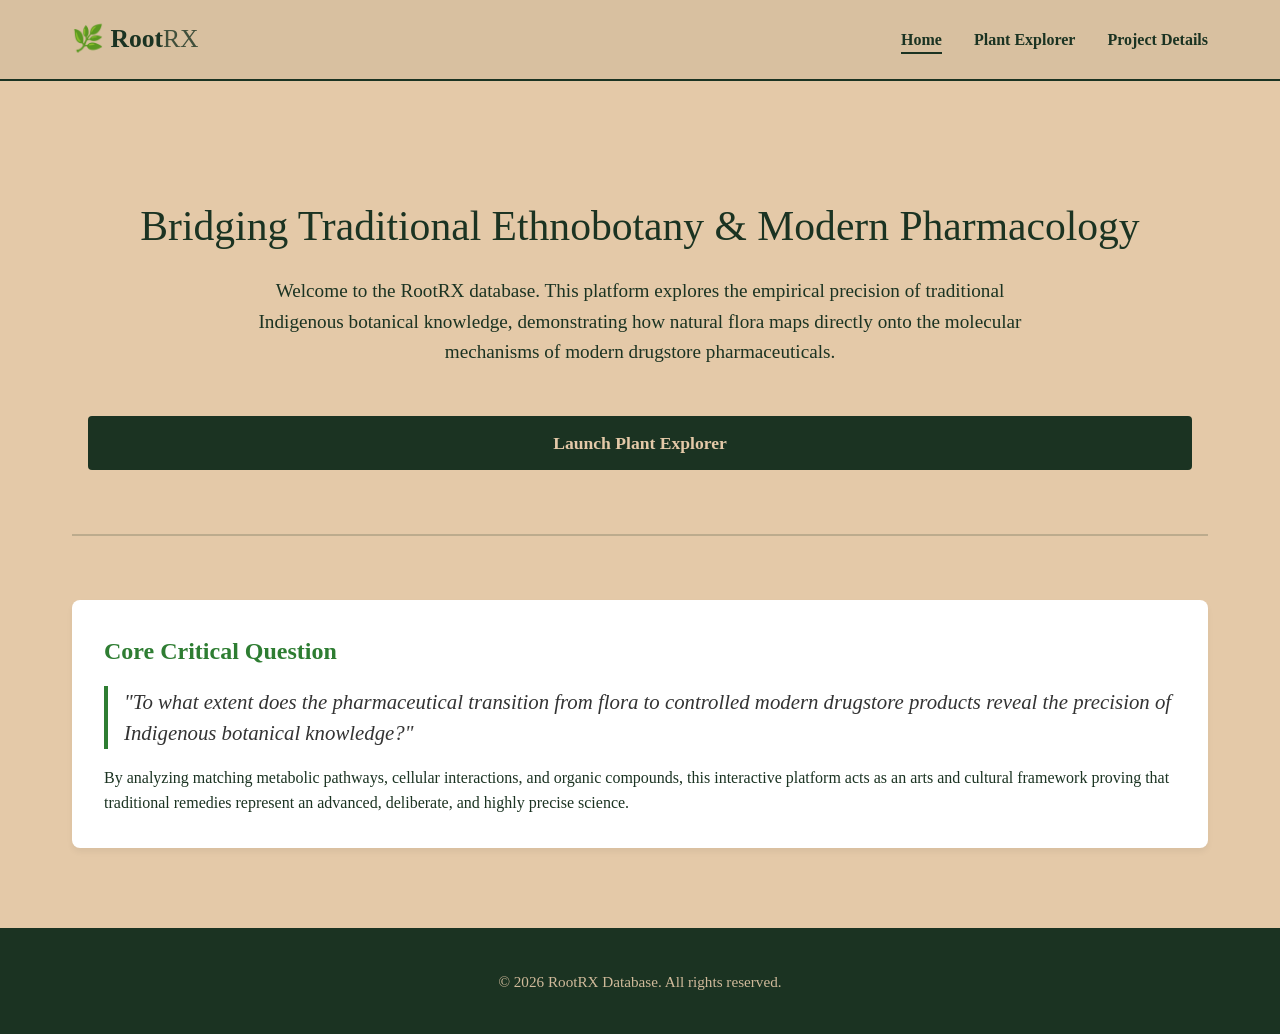
==== index.html @ f418504d "ucebubce" ====
<!DOCTYPE html>
<html lang="en">
<head>
    <meta charset="UTF-8">
    <meta name="viewport" content="width=device-width, initial-scale=1.0">
    <title>RootRX | Home</title>
    <link rel="stylesheet" href="css/style.css">
</head>
<body>

    <header>
        <div class="header-container">
            <a href="index.html" class="logo">&#127807; Root<span>RX</span></a>
            <nav>
                <ul>
                    <li class="active"><a href="index.html">Home</a></li>
                    <li><a href="compendium.html">Plant Explorer</a></li>
                    <li><a href="credits.html">Project Details</a></li>
                </ul>
            </nav>
        </div>
    </header>

    <main>
        <div class="main-container">
            <section class="hero" style="text-align: center; padding: 4rem 1rem;">
                <h1>Bridging Traditional Ethnobotany & Modern Pharmacology</h1>
                <p style="max-width: 800px; margin: 1rem auto; font-size: 1.2rem; line-height: 1.6;">
                    Welcome to the RootRX database. This platform explores the empirical precision of traditional Indigenous botanical knowledge, demonstrating how natural flora maps directly onto the molecular mechanisms of modern drugstore pharmaceuticals.
                </p>
                <div style="margin-top: 2rem;">
                    <a href="compendium.html" class="flip-btn" style="text-decoration: none; padding: 0.8rem 2rem; font-size: 1.1rem; display: inline-block;">Launch Plant Explorer</a>
                </div>
            </section>

            <section id="critical-question-showcase" style="margin: 2rem 0; padding: 2rem; background: var(--card-bg, #ffffff); border-radius: 8px; box-shadow: 0 4px 6px rgba(0,0,0,0.05);">
                <h2 style="margin-top: 0; color: var(--primary-color, #2e7d32);">Core Critical Question</h2>
                <blockquote style="font-size: 1.3rem; font-style: italic; border-left: 4px solid var(--primary-color, #2e7d32); margin: 1rem 0; padding-left: 1rem; line-height: 1.5; color: var(--text-color, #333);">
                    "To what extent does the pharmaceutical transition from flora to controlled modern drugstore products reveal the precision of Indigenous botanical knowledge?"
                </blockquote>
                <p style="line-height: 1.6; margin-bottom: 0;">
                    By analyzing matching metabolic pathways, cellular interactions, and organic compounds, this interactive platform acts as an arts and cultural framework proving that traditional remedies represent an advanced, deliberate, and highly precise science.
                </p>
            </section>
        </div>
    </main>

    <footer>
        <p>&copy; 2026 RootRX Database. All rights reserved.</p>
    </footer>

</body>
</html>
---- css/style.css ----
/* Core Color Definitions */
:root {
    --bg-main: #E4C9A8;        /* Custom Main Beige */
    --accent-dark-green: #1b3322; /* Rich Accent Dark Green */
    --max-width: 1200px;
}

/* Base Document Formatting */
* {
    box-sizing: border-box;
    margin: 0;
    padding: 0;
    font-family: "Georgia Pro", Georgia, serif;
}

body {
    background-color: var(--bg-main);
    color: var(--accent-dark-green);
    line-height: 1.6;
    display: flex;
    flex-direction: column;
    min-height: 100vh;
}

/* Header Menu Layout - Fixed Sticky Bug Here */
header {
    background-color: rgba(27, 49, 34, 0.06);
    border-bottom: 2px solid var(--accent-dark-green);
    padding: 1.2rem 0;
    position: relative; /* Changed from sticky to relative so it never scrolls with you */
    z-index: 1000;
}

.header-container {
    max-width: var(--max-width);
    margin: 0 auto;
    padding: 0 2rem;
    display: flex;
    justify-content: space-between;
    align-items: center;
}

.logo {
    font-size: 1.6rem;
    font-weight: 700;
    color: var(--accent-dark-green);
    text-decoration: none;
}

.logo span {
    font-weight: 300;
    opacity: 0.8;
}

nav ul {
    display: flex;
    list-style: none;
    gap: 2rem;
}

nav a {
    color: var(--accent-dark-green);
    text-decoration: none;
    font-size: 1rem;
    font-weight: bold;
    padding-bottom: 4px;
    transition: all 0.2s ease-in-out;
}

nav a:hover, nav li.active a {
    border-bottom: 2px solid var(--accent-dark-green);
}

/* Main Display Frames */
main {
    flex: 1;
    padding: 3rem 0;
}

.main-container {
    max-width: var(--max-width);
    margin: 0 auto;
    padding: 0 2rem;
}

/* Page Intro Styles */
.hero {
    margin-bottom: 4rem;
    border-bottom: 2px solid rgba(27, 51, 34, 0.2);
    padding-bottom: 2rem;
}

.hero h1 {
    font-size: 2.6rem;
    font-weight: normal;
    margin-bottom: 0.75rem;
}

.hero p {
    font-size: 1.2rem;
    max-width: 800px;
}

.section-title {
    font-size: 1.8rem;
    font-weight: normal;
    margin-bottom: 2rem;
    position: relative;
    padding-bottom: 0.5rem;
}

.section-title::after {
    content: '';
    position: absolute;
    bottom: 0;
    left: 0;
    width: 60px;
    height: 3px;
    background-color: var(--accent-dark-green);
}

/* Standard Grids */
.concepts-grid {
    display: grid;
    grid-template-columns: repeat(auto-fill, minmax(340px, 1fr));
    gap: 2rem;
    margin-bottom: 4rem;
}

.concept-card {
    background-color: rgba(255, 255, 255, 0.25);
    padding: 2rem;
    border-radius: 8px;
    border: 1px solid rgba(27, 51, 34, 0.2);
}

.concept-card h3 {
    margin-bottom: 1rem;
    font-size: 1.4rem;
}

/* Interactive Card System Grid */
.interactive-grid {
    display: grid;
    grid-template-columns: repeat(auto-fill, minmax(360px, 1fr));
    gap: 2.5rem;
}

/* Card 3D Setup */
.flip-card {
    background-color: transparent;
    height: 480px;
    perspective: 1000px;
}

.flip-card-inner {
    position: relative;
    width: 100%;
    height: 100%;
    transition: transform 0.6s cubic-bezier(0.4, 0, 0.2, 1), box-shadow 0.3s ease, transform 0.3s ease;
    transform-style: preserve-3d;
}

/* Smooth Floating Hover Effect for Unflipped Cards */
.flip-card:not(.flipped):hover .flip-card-inner {
    transform: translateY(-8px);
    box-shadow: 0 12px 24px rgba(27, 51, 34, 0.15);
}

/* Flipped State Command */
.flip-card.flipped .flip-card-inner {
    transform: rotateY(180deg);
}

/* Card Panels Common Ground */
.flip-card-front, .flip-card-back {
    position: absolute;
    width: 100%;
    height: 100%;
    -webkit-backface-visibility: hidden;
    backface-visibility: hidden;
    border-radius: 8px;
    padding: 2rem;
    display: flex;
    flex-direction: column;
    justify-content: space-between;
    border: 1px solid var(--accent-dark-green);
    box-shadow: 0 4px 10px rgba(27, 51, 34, 0.04);
}

/* Normal Front View [Beige base, Green features] */
.flip-card-front {
    background-color: rgba(255, 255, 255, 0.35);
    color: var(--accent-dark-green);
}

/* Inverted Rear View [Green base, Beige features] */
.flip-card-back {
    background-color: var(--accent-dark-green);
    color: var(--bg-main);
    transform: rotateY(180deg);
}

/* Tag Indicators inside Cards */
.indigenous-tag, .modern-tag {
    align-self: flex-start;
    font-size: 0.8rem;
    font-weight: bold;
    padding: 4px 10px;
    border-radius: 4px;
    margin-bottom: 0.5rem;
}

.indigenous-tag {
    background-color: var(--accent-dark-green);
    color: var(--bg-main);
}

.modern-tag {
    background-color: var(--bg-main);
    color: var(--accent-dark-green);
}

.botanical-meta {
    font-style: italic;
    opacity: 0.8;
    margin-bottom: 0.75rem;
    font-size: 0.95rem;
}

.flip-card-back h3 {
    color: var(--bg-main);
    font-size: 1.4rem;
    line-height: 1.4;
    margin-bottom: 1rem;
    font-weight: normal;
}

.synthesis-desc {
    font-size: 1rem;
    line-height: 1.6;
    color: rgba(228, 201, 168, 0.9);
    flex-grow: 1;
}

/* Button Configurations */
.flip-btn {
    width: 100%;
    padding: 0.8rem;
    background-color: var(--accent-dark-green);
    color: var(--bg-main);
    border: none;
    border-radius: 4px;
    font-size: 0.95rem;
    font-weight: bold;
    cursor: pointer;
    transition: background-color 0.2s ease;
    margin-top: 1rem;
}

.flip-btn:hover {
    background-color: #112116;
}

/* Return Buttons on the Back Face */
.back-btn {
    background-color: transparent;
    border: 2px solid var(--bg-main);
    color: var(--bg-main);
}

.back-btn:hover {
    background-color: rgba(228, 201, 168, 0.15);
}

/* General Layout Callout Panel */
.info-callout {
    background-color: rgba(255, 255, 255, 0.2);
    border-left: 5px solid var(--accent-dark-green);
    padding: 1.5rem 2rem;
    border-radius: 0 8px 8px 0;
    margin: 3rem 0;
}

.info-callout h4 {
    margin-bottom: 0.5rem;
    font-size: 1.2rem;
}

/* Document Footer area */
footer {
    background-color: var(--accent-dark-green);
    color: var(--bg-main);
    padding: 2.5rem 0;
    text-align: center;
    font-size: 0.95rem;
    margin-top: auto;
    border-top: 2px solid var(--accent-dark-green);
}

footer p {
    max-width: var(--max-width);
    margin: 0 auto;
    padding: 0 2rem;
    opacity: 0.9;
}
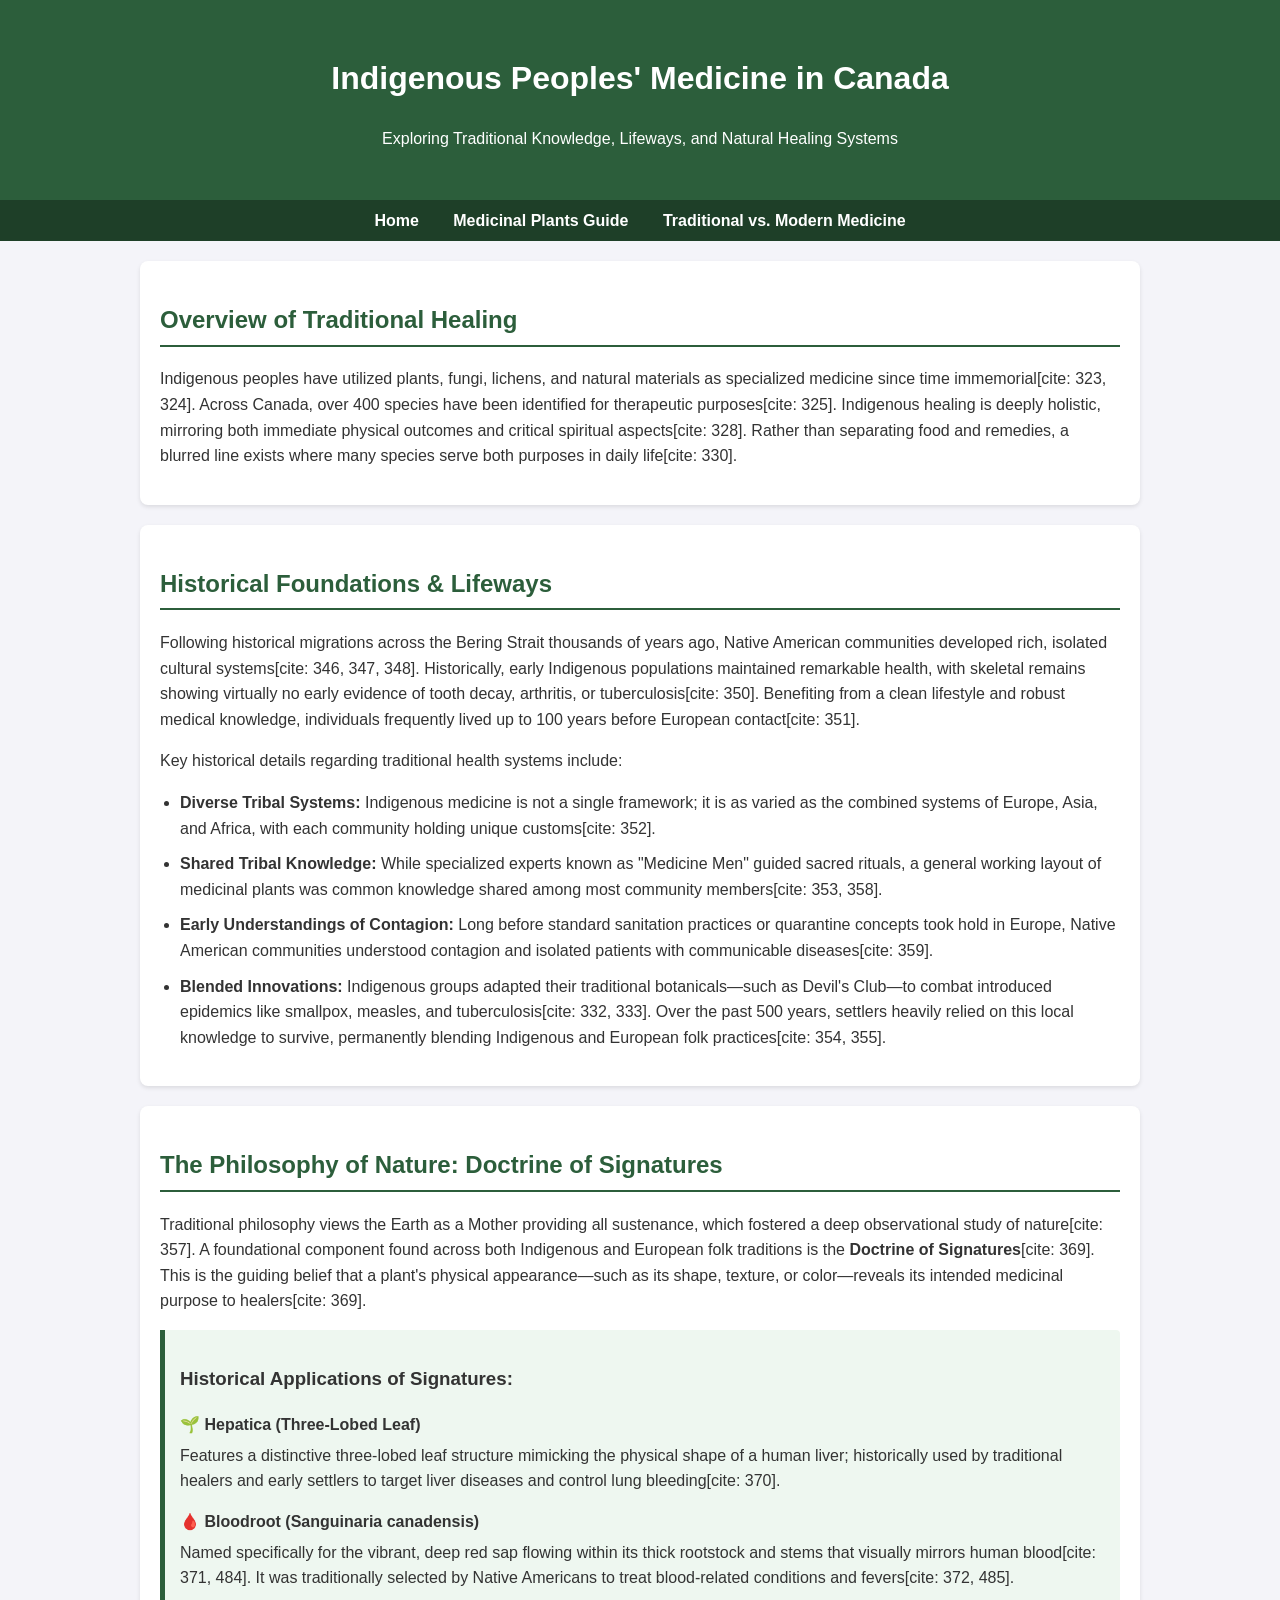
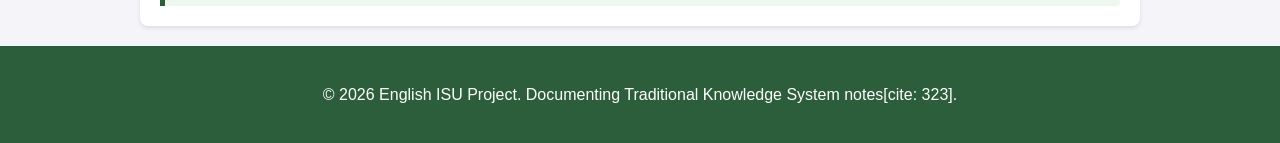
==== commit cb9f9e1a: "xc" ====
--- a/index.html
+++ b/index.html
@@ -3,50 +3,134 @@
 <head>
     <meta charset="UTF-8">
     <meta name="viewport" content="width=device-width, initial-scale=1.0">
-    <title>RootRX | Home</title>
-    <link rel="stylesheet" href="css/style.css">
+    <title>Indigenous Peoples' Medicine in Canada</title>
+    <style>
+        body {
+            font-family: Arial, sans-serif;
+            line-height: 1.6;
+            margin: 0;
+            padding: 0;
+            background-color: #f4f4f9;
+            color: #333;
+        }
+        header {
+            background-color: #2c5e3b;
+            color: white;
+            text-align: center;
+            padding: 2rem 1rem;
+        }
+        nav {
+            background-color: #1e3f28;
+            padding: 0.5rem;
+            text-align: center;
+        }
+        nav a {
+            color: white;
+            margin: 0 15px;
+            text-decoration: none;
+            font-weight: bold;
+        }
+        nav a:hover {
+            text-decoration: underline;
+        }
+        .container {
+            max-width: 1000px;
+            margin: 20px auto;
+            padding: 0 20px;
+        }
+        section {
+            background: white;
+            padding: 20px;
+            margin-bottom: 20px;
+            border-radius: 8px;
+            box-shadow: 0 2px 4px rgba(0,0,0,0.1);
+        }
+        h2 {
+            color: #2c5e3b;
+            border-bottom: 2px solid #2c5e3b;
+            padding-bottom: 5px;
+        }
+        ul {
+            padding-left: 20px;
+        }
+        li {
+            margin-bottom: 10px;
+        }
+        .signature-box {
+            background-color: #eef7f0;
+            border-left: 5px solid #2c5e3b;
+            padding: 15px;
+            margin-top: 15px;
+            border-radius: 0 4px 4px 0;
+        }
+        .plant-example {
+            margin-top: 10px;
+            font-weight: bold;
+        }
+        footer {
+            text-align: center;
+            padding: 20px;
+            background-color: #2c5e3b;
+            color: white;
+            margin-top: 20px;
+        }
+    </style>
 </head>
 <body>
 
     <header>
-        <div class="header-container">
-            <a href="index.html" class="logo">&#127807; Root<span>RX</span></a>
-            <nav>
-                <ul>
-                    <li class="active"><a href="index.html">Home</a></li>
-                    <li><a href="compendium.html">Plant Explorer</a></li>
-                    <li><a href="credits.html">Project Details</a></li>
-                </ul>
-            </nav>
-        </div>
+        <h1>Indigenous Peoples' Medicine in Canada</h1>
+        <p>Exploring Traditional Knowledge, Lifeways, and Natural Healing Systems</p>
     </header>
 
-    <main>
-        <div class="main-container">
-            <section class="hero" style="text-align: center; padding: 4rem 1rem;">
-                <h1>Bridging Traditional Ethnobotany & Modern Pharmacology</h1>
-                <p style="max-width: 800px; margin: 1rem auto; font-size: 1.2rem; line-height: 1.6;">
-                    Welcome to the RootRX database. This platform explores the empirical precision of traditional Indigenous botanical knowledge, demonstrating how natural flora maps directly onto the molecular mechanisms of modern drugstore pharmaceuticals.
-                </p>
-                <div style="margin-top: 2rem;">
-                    <a href="compendium.html" class="flip-btn" style="text-decoration: none; padding: 0.8rem 2rem; font-size: 1.1rem; display: inline-block;">Launch Plant Explorer</a>
+    <nav>
+        <a href="index.html">Home</a>
+        <a href="plants.html">Medicinal Plants Guide</a>
+        <a href="comparisons.html">Traditional vs. Modern Medicine</a>
+    </nav>
+
+    <div class="container">
+        
+        <section id="overview">
+            <h2>Overview of Traditional Healing</h2>
+            <p>Indigenous peoples have utilized plants, fungi, lichens, and natural materials as specialized medicine since time immemorial[cite: 323, 324]. Across Canada, over 400 species have been identified for therapeutic purposes[cite: 325]. Indigenous healing is deeply holistic, mirroring both immediate physical outcomes and critical spiritual aspects[cite: 328]. Rather than separating food and remedies, a blurred line exists where many species serve both purposes in daily life[cite: 330].</p>
+        </section>
+
+        <section id="history">
+            <h2>Historical Foundations & Lifeways</h2>
+            <p>Following historical migrations across the Bering Strait thousands of years ago, Native American communities developed rich, isolated cultural systems[cite: 346, 347, 348]. Historically, early Indigenous populations maintained remarkable health, with skeletal remains showing virtually no early evidence of tooth decay, arthritis, or tuberculosis[cite: 350]. Benefiting from a clean lifestyle and robust medical knowledge, individuals frequently lived up to 100 years before European contact[cite: 351].</p>
+            
+            <p>Key historical details regarding traditional health systems include:</p>
+            <ul>
+                <li><strong>Diverse Tribal Systems:</strong> Indigenous medicine is not a single framework; it is as varied as the combined systems of Europe, Asia, and Africa, with each community holding unique customs[cite: 352].</li>
+                <li><strong>Shared Tribal Knowledge:</strong> While specialized experts known as "Medicine Men" guided sacred rituals, a general working layout of medicinal plants was common knowledge shared among most community members[cite: 353, 358].</li>
+                <li><strong>Early Understandings of Contagion:</strong> Long before standard sanitation practices or quarantine concepts took hold in Europe, Native American communities understood contagion and isolated patients with communicable diseases[cite: 359].</li>
+                <li><strong>Blended Innovations:</strong> Indigenous groups adapted their traditional botanicals—such as Devil's Club—to combat introduced epidemics like smallpox, measles, and tuberculosis[cite: 332, 333]. Over the past 500 years, settlers heavily relied on this local knowledge to survive, permanently blending Indigenous and European folk practices[cite: 354, 355].</li>
+            </ul>
+        </section>
+
+        <section id="doctrine">
+            <h2>The Philosophy of Nature: Doctrine of Signatures</h2>
+            <p>Traditional philosophy views the Earth as a Mother providing all sustenance, which fostered a deep observational study of nature[cite: 357]. A foundational component found across both Indigenous and European folk traditions is the <strong>Doctrine of Signatures</strong>[cite: 369]. This is the guiding belief that a plant's physical appearance—such as its shape, texture, or color—reveals its intended medicinal purpose to healers[cite: 369].</p>
+            
+            <div class="signature-box">
+                <h3>Historical Applications of Signatures:</h3>
+                <div class="plant-example">
+                    🌱 Hepatica (Three-Lobed Leaf)
                 </div>
-            </section>
+                <p style="margin: 5px 0 15px 0;">Features a distinctive three-lobed leaf structure mimicking the physical shape of a human liver; historically used by traditional healers and early settlers to target liver diseases and control lung bleeding[cite: 370].</p>
+                
+                <div class="plant-example">
+                    🩸 Bloodroot (Sanguinaria canadensis)
+                </div>
+                <p style="margin: 5px 0 0 0;">Named specifically for the vibrant, deep red sap flowing within its thick rootstock and stems that visually mirrors human blood[cite: 371, 484]. It was traditionally selected by Native Americans to treat blood-related conditions and fevers[cite: 372, 485].</p>
+            </div>
+        </section>
 
-            <section id="critical-question-showcase" style="margin: 2rem 0; padding: 2rem; background: var(--card-bg, #ffffff); border-radius: 8px; box-shadow: 0 4px 6px rgba(0,0,0,0.05);">
-                <h2 style="margin-top: 0; color: var(--primary-color, #2e7d32);">Core Critical Question</h2>
-                <blockquote style="font-size: 1.3rem; font-style: italic; border-left: 4px solid var(--primary-color, #2e7d32); margin: 1rem 0; padding-left: 1rem; line-height: 1.5; color: var(--text-color, #333);">
-                    "To what extent does the pharmaceutical transition from flora to controlled modern drugstore products reveal the precision of Indigenous botanical knowledge?"
-                </blockquote>
-                <p style="line-height: 1.6; margin-bottom: 0;">
-                    By analyzing matching metabolic pathways, cellular interactions, and organic compounds, this interactive platform acts as an arts and cultural framework proving that traditional remedies represent an advanced, deliberate, and highly precise science.
-                </p>
-            </section>
-        </div>
-    </main>
+    </div>
 
     <footer>
-        <p>&copy; 2026 RootRX Database. All rights reserved.</p>
+        <p>&copy; 2026 English ISU Project. Documenting Traditional Knowledge System notes[cite: 323].</p>
     </footer>
 
 </body>
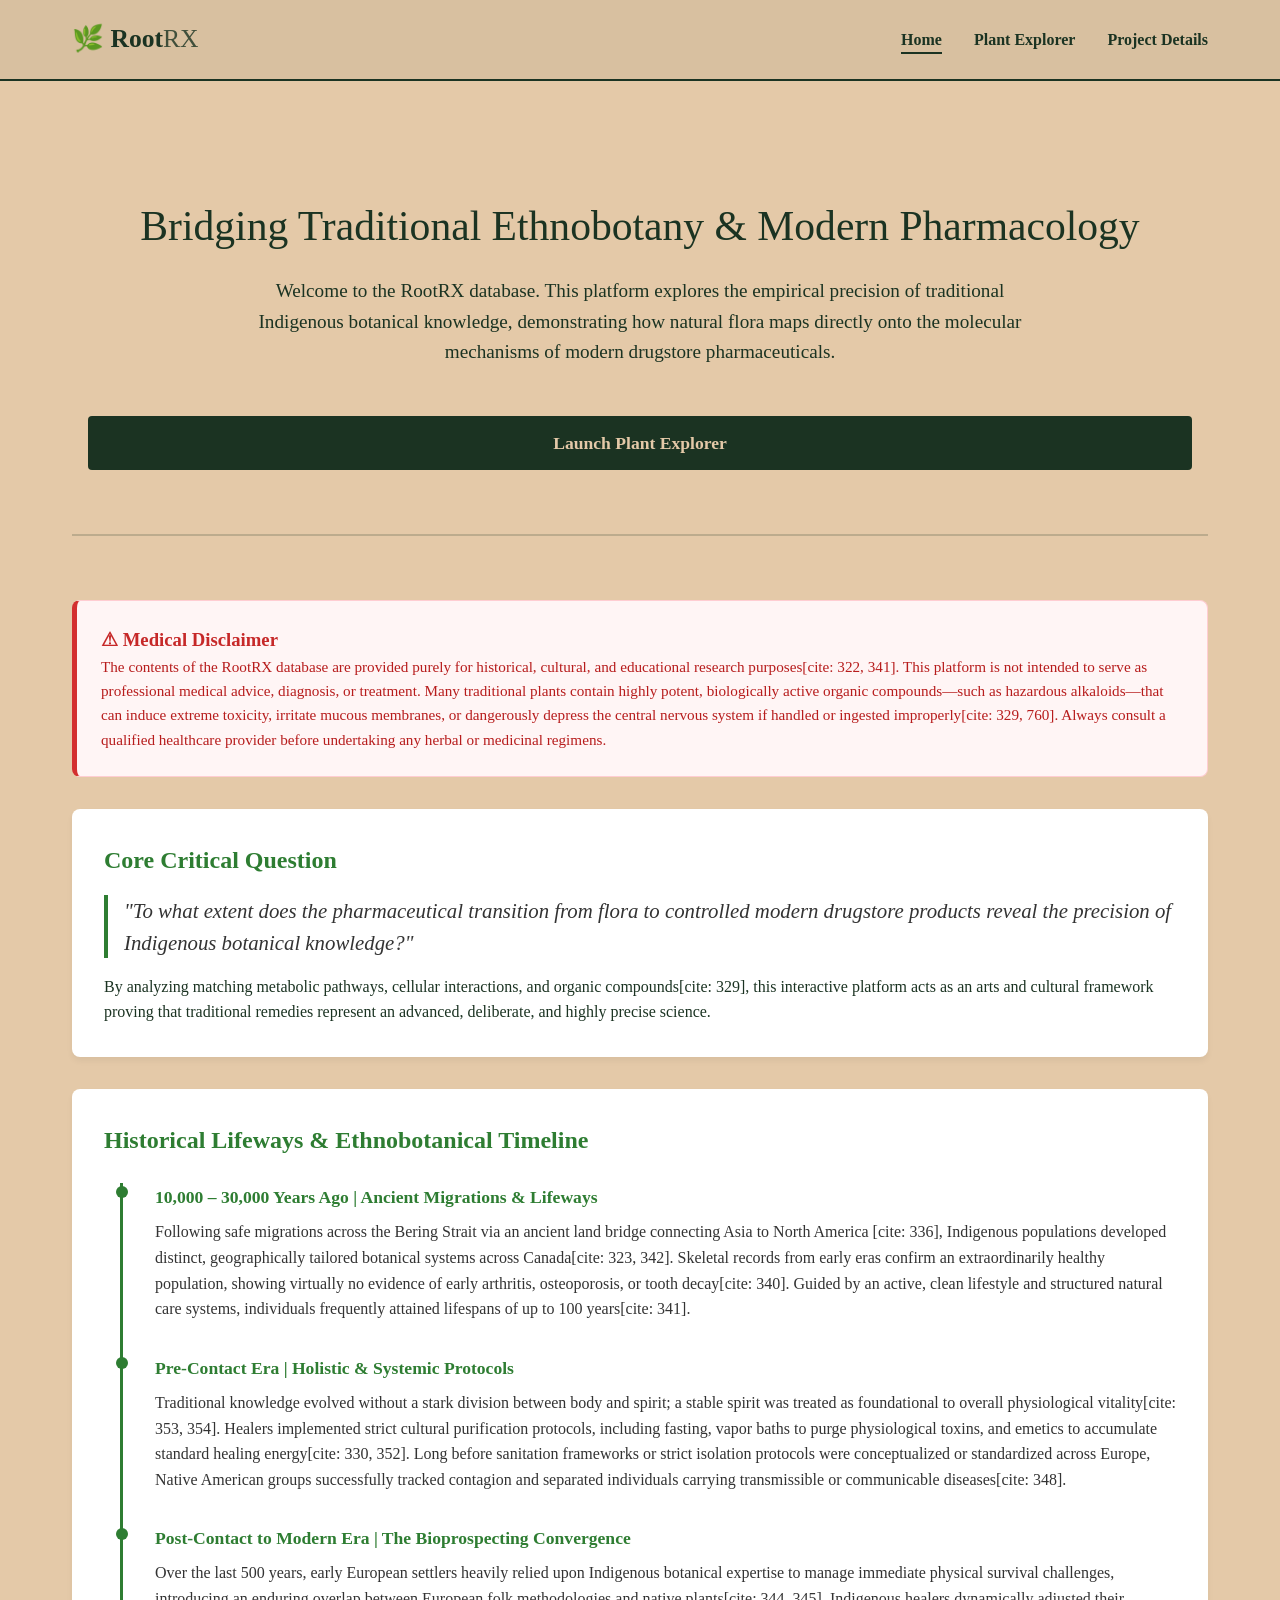
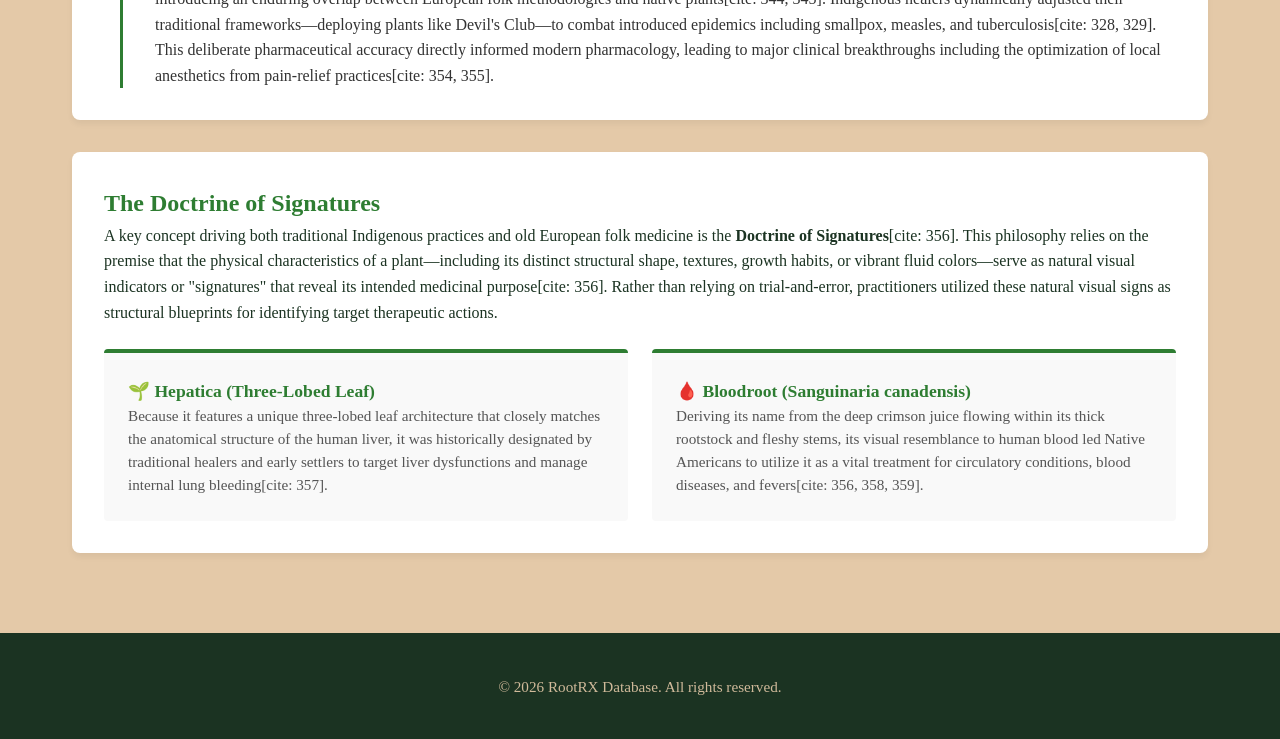
==== commit 6fe11473: "gg" ====
--- a/index.html
+++ b/index.html
@@ -3,134 +3,118 @@
 <head>
     <meta charset="UTF-8">
     <meta name="viewport" content="width=device-width, initial-scale=1.0">
-    <title>Indigenous Peoples' Medicine in Canada</title>
-    <style>
-        body {
-            font-family: Arial, sans-serif;
-            line-height: 1.6;
-            margin: 0;
-            padding: 0;
-            background-color: #f4f4f9;
-            color: #333;
-        }
-        header {
-            background-color: #2c5e3b;
-            color: white;
-            text-align: center;
-            padding: 2rem 1rem;
-        }
-        nav {
-            background-color: #1e3f28;
-            padding: 0.5rem;
-            text-align: center;
-        }
-        nav a {
-            color: white;
-            margin: 0 15px;
-            text-decoration: none;
-            font-weight: bold;
-        }
-        nav a:hover {
-            text-decoration: underline;
-        }
-        .container {
-            max-width: 1000px;
-            margin: 20px auto;
-            padding: 0 20px;
-        }
-        section {
-            background: white;
-            padding: 20px;
-            margin-bottom: 20px;
-            border-radius: 8px;
-            box-shadow: 0 2px 4px rgba(0,0,0,0.1);
-        }
-        h2 {
-            color: #2c5e3b;
-            border-bottom: 2px solid #2c5e3b;
-            padding-bottom: 5px;
-        }
-        ul {
-            padding-left: 20px;
-        }
-        li {
-            margin-bottom: 10px;
-        }
-        .signature-box {
-            background-color: #eef7f0;
-            border-left: 5px solid #2c5e3b;
-            padding: 15px;
-            margin-top: 15px;
-            border-radius: 0 4px 4px 0;
-        }
-        .plant-example {
-            margin-top: 10px;
-            font-weight: bold;
-        }
-        footer {
-            text-align: center;
-            padding: 20px;
-            background-color: #2c5e3b;
-            color: white;
-            margin-top: 20px;
-        }
-    </style>
+    <title>RootRX | Home</title>
+    <link rel="stylesheet" href="css/style.css">
 </head>
 <body>
 
     <header>
-        <h1>Indigenous Peoples' Medicine in Canada</h1>
-        <p>Exploring Traditional Knowledge, Lifeways, and Natural Healing Systems</p>
+        <div class="header-container">
+            <a href="index.html" class="logo">&#127807; Root<span>RX</span></a>
+            <nav>
+                <ul>
+                    <li class="active"><a href="index.html">Home</a></li>
+                    <li><a href="compendium.html">Plant Explorer</a></li>
+                    <li><a href="credits.html">Project Details</a></li>
+                </ul>
+            </nav>
+        </div>
     </header>
 
-    <nav>
-        <a href="index.html">Home</a>
-        <a href="plants.html">Medicinal Plants Guide</a>
-        <a href="comparisons.html">Traditional vs. Modern Medicine</a>
-    </nav>
+    <main>
+        <div class="main-container">
+            <section class="hero" style="text-align: center; padding: 4rem 1rem;">
+                <h1>Bridging Traditional Ethnobotany & Modern Pharmacology</h1>
+                <p style="max-width: 800px; margin: 1rem auto; font-size: 1.2rem; line-height: 1.6;">
+                    Welcome to the RootRX database. This platform explores the empirical precision of traditional Indigenous botanical knowledge, demonstrating how natural flora maps directly onto the molecular mechanisms of modern drugstore pharmaceuticals.
+                </p>
+                <div style="margin-top: 2rem;">
+                    <a href="compendium.html" class="flip-btn" style="text-decoration: none; padding: 0.8rem 2rem; font-size: 1.1rem; display: inline-block;">Launch Plant Explorer</a>
+                </div>
+            </section>
 
-    <div class="container">
-        
-        <section id="overview">
-            <h2>Overview of Traditional Healing</h2>
-            <p>Indigenous peoples have utilized plants, fungi, lichens, and natural materials as specialized medicine since time immemorial[cite: 323, 324]. Across Canada, over 400 species have been identified for therapeutic purposes[cite: 325]. Indigenous healing is deeply holistic, mirroring both immediate physical outcomes and critical spiritual aspects[cite: 328]. Rather than separating food and remedies, a blurred line exists where many species serve both purposes in daily life[cite: 330].</p>
-        </section>
+            <section id="medical-disclaimer" style="margin: 2rem 0; padding: 1.5rem; background: #fff5f5; border: 1px solid #ffcdd2; border-left: 5px solid #d32f2f; border-radius: 8px;">
+                <h3 style="margin-top: 0; color: #c62828; display: flex; align-items: center; gap: 0.5rem;">
+                    &#9888; Medical Disclaimer
+                </h3>
+                <p style="line-height: 1.6; margin-bottom: 0; font-size: 0.95rem; color: #b71c1c;">
+                    The contents of the RootRX database are provided purely for historical, cultural, and educational research purposes[cite: 322, 341]. This platform is not intended to serve as professional medical advice, diagnosis, or treatment. Many traditional plants contain highly potent, biologically active organic compounds—such as hazardous alkaloids—that can induce extreme toxicity, irritate mucous membranes, or dangerously depress the central nervous system if handled or ingested improperly[cite: 329, 760]. Always consult a qualified healthcare provider before undertaking any herbal or medicinal regimens.
+                </p>
+            </section>
 
-        <section id="history">
-            <h2>Historical Foundations & Lifeways</h2>
-            <p>Following historical migrations across the Bering Strait thousands of years ago, Native American communities developed rich, isolated cultural systems[cite: 346, 347, 348]. Historically, early Indigenous populations maintained remarkable health, with skeletal remains showing virtually no early evidence of tooth decay, arthritis, or tuberculosis[cite: 350]. Benefiting from a clean lifestyle and robust medical knowledge, individuals frequently lived up to 100 years before European contact[cite: 351].</p>
-            
-            <p>Key historical details regarding traditional health systems include:</p>
-            <ul>
-                <li><strong>Diverse Tribal Systems:</strong> Indigenous medicine is not a single framework; it is as varied as the combined systems of Europe, Asia, and Africa, with each community holding unique customs[cite: 352].</li>
-                <li><strong>Shared Tribal Knowledge:</strong> While specialized experts known as "Medicine Men" guided sacred rituals, a general working layout of medicinal plants was common knowledge shared among most community members[cite: 353, 358].</li>
-                <li><strong>Early Understandings of Contagion:</strong> Long before standard sanitation practices or quarantine concepts took hold in Europe, Native American communities understood contagion and isolated patients with communicable diseases[cite: 359].</li>
-                <li><strong>Blended Innovations:</strong> Indigenous groups adapted their traditional botanicals—such as Devil's Club—to combat introduced epidemics like smallpox, measles, and tuberculosis[cite: 332, 333]. Over the past 500 years, settlers heavily relied on this local knowledge to survive, permanently blending Indigenous and European folk practices[cite: 354, 355].</li>
-            </ul>
-        </section>
+            <section id="critical-question-showcase" style="margin: 2rem 0; padding: 2rem; background: var(--card-bg, #ffffff); border-radius: 8px; box-shadow: 0 4px 6px rgba(0,0,0,0.05);">
+                <h2 style="margin-top: 0; color: var(--primary-color, #2e7d32);">Core Critical Question</h2>
+                <blockquote style="font-size: 1.3rem; font-style: italic; border-left: 4px solid var(--primary-color, #2e7d32); margin: 1rem 0; padding-left: 1rem; line-height: 1.5; color: var(--text-color, #333);">
+                    "To what extent does the pharmaceutical transition from flora to controlled modern drugstore products reveal the precision of Indigenous botanical knowledge?"
+                </blockquote>
+                <p style="line-height: 1.6; margin-bottom: 0;">
+                    By analyzing matching metabolic pathways, cellular interactions, and organic compounds[cite: 329], this interactive platform acts as an arts and cultural framework proving that traditional remedies represent an advanced, deliberate, and highly precise science.
+                </p>
+            </section>
 
-        <section id="doctrine">
-            <h2>The Philosophy of Nature: Doctrine of Signatures</h2>
-            <p>Traditional philosophy views the Earth as a Mother providing all sustenance, which fostered a deep observational study of nature[cite: 357]. A foundational component found across both Indigenous and European folk traditions is the <strong>Doctrine of Signatures</strong>[cite: 369]. This is the guiding belief that a plant's physical appearance—such as its shape, texture, or color—reveals its intended medicinal purpose to healers[cite: 369].</p>
-            
-            <div class="signature-box">
-                <h3>Historical Applications of Signatures:</h3>
-                <div class="plant-example">
-                    🌱 Hepatica (Three-Lobed Leaf)
+            <section id="historical-timeline" style="margin: 2rem 0; padding: 2rem; background: var(--card-bg, #ffffff); border-radius: 8px; box-shadow: 0 4px 6px rgba(0,0,0,0.05);">
+                <h2 style="margin-top: 0; color: var(--primary-color, #2e7d32); margin-bottom: 1.5rem;">Historical Lifeways & Ethnobotanical Timeline</h2>
+                
+                <div style="position: relative; padding-left: 2rem; border-left: 3px solid var(--primary-color, #2e7d32); margin-left: 1rem;">
+                    
+                    <div style="margin-bottom: 2rem; position: relative;">
+                        <div style="position: absolute; left: -2.45rem; top: 0.2rem; background: var(--primary-color, #2e7d32); width: 12px; height: 12px; border-radius: 50%;"></div>
+                        <h4 style="margin: 0; color: var(--primary-color, #2e7d32); font-size: 1.1rem;">10,000 – 30,000 Years Ago | Ancient Migrations & Lifeways</h4>
+                        <p style="line-height: 1.6; margin: 0.5rem 0 0 0; color: var(--text-color, #333);">
+                            Following safe migrations across the Bering Strait via an ancient land bridge connecting Asia to North America [cite: 336], Indigenous populations developed distinct, geographically tailored botanical systems across Canada[cite: 323, 342]. Skeletal records from early eras confirm an extraordinarily healthy population, showing virtually no evidence of early arthritis, osteoporosis, or tooth decay[cite: 340]. Guided by an active, clean lifestyle and structured natural care systems, individuals frequently attained lifespans of up to 100 years[cite: 341].
+                        </p>
+                    </div>
+
+                    <div style="margin-bottom: 2rem; position: relative;">
+                        <div style="position: absolute; left: -2.45rem; top: 0.2rem; background: var(--primary-color, #2e7d32); width: 12px; height: 12px; border-radius: 50%;"></div>
+                        <h4 style="margin: 0; color: var(--primary-color, #2e7d32); font-size: 1.1rem;">Pre-Contact Era | Holistic & Systemic Protocols</h4>
+                        <p style="line-height: 1.6; margin: 0.5rem 0 0 0; color: var(--text-color, #333);">
+                            Traditional knowledge evolved without a stark division between body and spirit; a stable spirit was treated as foundational to overall physiological vitality[cite: 353, 354]. Healers implemented strict cultural purification protocols, including fasting, vapor baths to purge physiological toxins, and emetics to accumulate standard healing energy[cite: 330, 352]. Long before sanitation frameworks or strict isolation protocols were conceptualized or standardized across Europe, Native American groups successfully tracked contagion and separated individuals carrying transmissible or communicable diseases[cite: 348].
+                        </p>
+                    </div>
+
+                    <div style="margin-bottom: 0; position: relative;">
+                        <div style="position: absolute; left: -2.45rem; top: 0.2rem; background: var(--primary-color, #2e7d32); width: 12px; height: 12px; border-radius: 50%;"></div>
+                        <h4 style="margin: 0; color: var(--primary-color, #2e7d32); font-size: 1.1rem;">Post-Contact to Modern Era | The Bioprospecting Convergence</h4>
+                        <p style="line-height: 1.6; margin: 0.5rem 0 0 0; color: var(--text-color, #333);">
+                            Over the last 500 years, early European settlers heavily relied upon Indigenous botanical expertise to manage immediate physical survival challenges, introducing an enduring overlap between European folk methodologies and native plants[cite: 344, 345]. Indigenous healers dynamically adjusted their traditional frameworks—deploying plants like Devil's Club—to combat introduced epidemics including smallpox, measles, and tuberculosis[cite: 328, 329]. This deliberate pharmaceutical accuracy directly informed modern pharmacology, leading to major clinical breakthroughs including the optimization of local anesthetics from pain-relief practices[cite: 354, 355].
+                        </p>
+                    </div>
+
                 </div>
-                <p style="margin: 5px 0 15px 0;">Features a distinctive three-lobed leaf structure mimicking the physical shape of a human liver; historically used by traditional healers and early settlers to target liver diseases and control lung bleeding[cite: 370].</p>
+            </section>
+
+            <section id="doctrine-of-signatures" style="margin: 2rem 0; padding: 2rem; background: var(--card-bg, #ffffff); border-radius: 8px; box-shadow: 0 4px 6px rgba(0,0,0,0.05);">
+                <h2 style="margin-top: 0; color: var(--primary-color, #2e7d32);">The Doctrine of Signatures</h2>
+                <p style="line-height: 1.6; margin-bottom: 1.5rem;">
+                    A key concept driving both traditional Indigenous practices and old European folk medicine is the <strong>Doctrine of Signatures</strong>[cite: 356]. This philosophy relies on the premise that the physical characteristics of a plant—including its distinct structural shape, textures, growth habits, or vibrant fluid colors—serve as natural visual indicators or "signatures" that reveal its intended medicinal purpose[cite: 356]. Rather than relying on trial-and-error, practitioners utilized these natural visual signs as structural blueprints for identifying target therapeutic actions.
+                </p>
                 
-                <div class="plant-example">
-                    🩸 Bloodroot (Sanguinaria canadensis)
+                <div style="display: grid; grid-template-columns: repeat(auto-fit, minmax(280px, 1fr)); gap: 1.5rem; margin-top: 1rem;">
+                    <div style="padding: 1.5rem; background: #f9f9f9; border-top: 4px solid var(--primary-color, #2e7d32); border-radius: 4px;">
+                        <h4 style="margin-top: 0; color: var(--primary-color, #2e7d32); font-size: 1.1rem; display: flex; align-items: center; gap: 0.5rem;">
+                            🌱 Hepatica (Three-Lobed Leaf)
+                        </h4>
+                        <p style="line-height: 1.5; margin-bottom: 0; font-size: 0.95rem; color: #555;">
+                            Because it features a unique three-lobed leaf architecture that closely matches the anatomical structure of the human liver, it was historically designated by traditional healers and early settlers to target liver dysfunctions and manage internal lung bleeding[cite: 357].
+                        </p>
+                    </div>
+                    
+                    <div style="padding: 1.5rem; background: #f9f9f9; border-top: 4px solid var(--primary-color, #2e7d32); border-radius: 4px;">
+                        <h4 style="margin-top: 0; color: var(--primary-color, #2e7d32); font-size: 1.1rem; display: flex; align-items: center; gap: 0.5rem;">
+                            🩸 Bloodroot (Sanguinaria canadensis)
+                        </h4>
+                        <p style="line-height: 1.5; margin-bottom: 0; font-size: 0.95rem; color: #555;">
+                            Deriving its name from the deep crimson juice flowing within its thick rootstock and fleshy stems, its visual resemblance to human blood led Native Americans to utilize it as a vital treatment for circulatory conditions, blood diseases, and fevers[cite: 356, 358, 359].
+                        </p>
+                    </div>
                 </div>
-                <p style="margin: 5px 0 0 0;">Named specifically for the vibrant, deep red sap flowing within its thick rootstock and stems that visually mirrors human blood[cite: 371, 484]. It was traditionally selected by Native Americans to treat blood-related conditions and fevers[cite: 372, 485].</p>
-            </div>
-        </section>
-
-    </div>
+            </section>
+        </div>
+    </main>
 
     <footer>
-        <p>&copy; 2026 English ISU Project. Documenting Traditional Knowledge System notes[cite: 323].</p>
+        <p>&copy; 2026 RootRX Database. All rights reserved.</p>
     </footer>
 
 </body>
--- a/css/style.css
+++ b/css/style.css
@@ -0,0 +1,306 @@
+/* Core Color Definitions */
+:root {
+    --bg-main: #E4C9A8;        /* Custom Main Beige */
+    --accent-dark-green: #1b3322; /* Rich Accent Dark Green */
+    --max-width: 1200px;
+}
+
+/* Base Document Formatting */
+* {
+    box-sizing: border-box;
+    margin: 0;
+    padding: 0;
+    font-family: "Georgia Pro", Georgia, serif;
+}
+
+body {
+    background-color: var(--bg-main);
+    color: var(--accent-dark-green);
+    line-height: 1.6;
+    display: flex;
+    flex-direction: column;
+    min-height: 100vh;
+}
+
+/* Header Menu Layout - Fixed Sticky Bug Here */
+header {
+    background-color: rgba(27, 49, 34, 0.06);
+    border-bottom: 2px solid var(--accent-dark-green);
+    padding: 1.2rem 0;
+    position: relative; /* Changed from sticky to relative so it never scrolls with you */
+    z-index: 1000;
+}
+
+.header-container {
+    max-width: var(--max-width);
+    margin: 0 auto;
+    padding: 0 2rem;
+    display: flex;
+    justify-content: space-between;
+    align-items: center;
+}
+
+.logo {
+    font-size: 1.6rem;
+    font-weight: 700;
+    color: var(--accent-dark-green);
+    text-decoration: none;
+}
+
+.logo span {
+    font-weight: 300;
+    opacity: 0.8;
+}
+
+nav ul {
+    display: flex;
+    list-style: none;
+    gap: 2rem;
+}
+
+nav a {
+    color: var(--accent-dark-green);
+    text-decoration: none;
+    font-size: 1rem;
+    font-weight: bold;
+    padding-bottom: 4px;
+    transition: all 0.2s ease-in-out;
+}
+
+nav a:hover, nav li.active a {
+    border-bottom: 2px solid var(--accent-dark-green);
+}
+
+/* Main Display Frames */
+main {
+    flex: 1;
+    padding: 3rem 0;
+}
+
+.main-container {
+    max-width: var(--max-width);
+    margin: 0 auto;
+    padding: 0 2rem;
+}
+
+/* Page Intro Styles */
+.hero {
+    margin-bottom: 4rem;
+    border-bottom: 2px solid rgba(27, 51, 34, 0.2);
+    padding-bottom: 2rem;
+}
+
+.hero h1 {
+    font-size: 2.6rem;
+    font-weight: normal;
+    margin-bottom: 0.75rem;
+}
+
+.hero p {
+    font-size: 1.2rem;
+    max-width: 800px;
+}
+
+.section-title {
+    font-size: 1.8rem;
+    font-weight: normal;
+    margin-bottom: 2rem;
+    position: relative;
+    padding-bottom: 0.5rem;
+}
+
+.section-title::after {
+    content: '';
+    position: absolute;
+    bottom: 0;
+    left: 0;
+    width: 60px;
+    height: 3px;
+    background-color: var(--accent-dark-green);
+}
+
+/* Standard Grids */
+.concepts-grid {
+    display: grid;
+    grid-template-columns: repeat(auto-fill, minmax(340px, 1fr));
+    gap: 2rem;
+    margin-bottom: 4rem;
+}
+
+.concept-card {
+    background-color: rgba(255, 255, 255, 0.25);
+    padding: 2rem;
+    border-radius: 8px;
+    border: 1px solid rgba(27, 51, 34, 0.2);
+}
+
+.concept-card h3 {
+    margin-bottom: 1rem;
+    font-size: 1.4rem;
+}
+
+/* Interactive Card System Grid */
+.interactive-grid {
+    display: grid;
+    grid-template-columns: repeat(auto-fill, minmax(360px, 1fr));
+    gap: 2.5rem;
+}
+
+/* Card 3D Setup */
+.flip-card {
+    background-color: transparent;
+    height: 480px;
+    perspective: 1000px;
+}
+
+.flip-card-inner {
+    position: relative;
+    width: 100%;
+    height: 100%;
+    transition: transform 0.6s cubic-bezier(0.4, 0, 0.2, 1), box-shadow 0.3s ease, transform 0.3s ease;
+    transform-style: preserve-3d;
+}
+
+/* Smooth Floating Hover Effect for Unflipped Cards */
+.flip-card:not(.flipped):hover .flip-card-inner {
+    transform: translateY(-8px);
+    box-shadow: 0 12px 24px rgba(27, 51, 34, 0.15);
+}
+
+/* Flipped State Command */
+.flip-card.flipped .flip-card-inner {
+    transform: rotateY(180deg);
+}
+
+/* Card Panels Common Ground */
+.flip-card-front, .flip-card-back {
+    position: absolute;
+    width: 100%;
+    height: 100%;
+    -webkit-backface-visibility: hidden;
+    backface-visibility: hidden;
+    border-radius: 8px;
+    padding: 2rem;
+    display: flex;
+    flex-direction: column;
+    justify-content: space-between;
+    border: 1px solid var(--accent-dark-green);
+    box-shadow: 0 4px 10px rgba(27, 51, 34, 0.04);
+}
+
+/* Normal Front View [Beige base, Green features] */
+.flip-card-front {
+    background-color: rgba(255, 255, 255, 0.35);
+    color: var(--accent-dark-green);
+}
+
+/* Inverted Rear View [Green base, Beige features] */
+.flip-card-back {
+    background-color: var(--accent-dark-green);
+    color: var(--bg-main);
+    transform: rotateY(180deg);
+}
+
+/* Tag Indicators inside Cards */
+.indigenous-tag, .modern-tag {
+    align-self: flex-start;
+    font-size: 0.8rem;
+    font-weight: bold;
+    padding: 4px 10px;
+    border-radius: 4px;
+    margin-bottom: 0.5rem;
+}
+
+.indigenous-tag {
+    background-color: var(--accent-dark-green);
+    color: var(--bg-main);
+}
+
+.modern-tag {
+    background-color: var(--bg-main);
+    color: var(--accent-dark-green);
+}
+
+.botanical-meta {
+    font-style: italic;
+    opacity: 0.8;
+    margin-bottom: 0.75rem;
+    font-size: 0.95rem;
+}
+
+.flip-card-back h3 {
+    color: var(--bg-main);
+    font-size: 1.4rem;
+    line-height: 1.4;
+    margin-bottom: 1rem;
+    font-weight: normal;
+}
+
+.synthesis-desc {
+    font-size: 1rem;
+    line-height: 1.6;
+    color: rgba(228, 201, 168, 0.9);
+    flex-grow: 1;
+}
+
+/* Button Configurations */
+.flip-btn {
+    width: 100%;
+    padding: 0.8rem;
+    background-color: var(--accent-dark-green);
+    color: var(--bg-main);
+    border: none;
+    border-radius: 4px;
+    font-size: 0.95rem;
+    font-weight: bold;
+    cursor: pointer;
+    transition: background-color 0.2s ease;
+    margin-top: 1rem;
+}
+
+.flip-btn:hover {
+    background-color: #112116;
+}
+
+/* Return Buttons on the Back Face */
+.back-btn {
+    background-color: transparent;
+    border: 2px solid var(--bg-main);
+    color: var(--bg-main);
+}
+
+.back-btn:hover {
+    background-color: rgba(228, 201, 168, 0.15);
+}
+
+/* General Layout Callout Panel */
+.info-callout {
+    background-color: rgba(255, 255, 255, 0.2);
+    border-left: 5px solid var(--accent-dark-green);
+    padding: 1.5rem 2rem;
+    border-radius: 0 8px 8px 0;
+    margin: 3rem 0;
+}
+
+.info-callout h4 {
+    margin-bottom: 0.5rem;
+    font-size: 1.2rem;
+}
+
+/* Document Footer area */
+footer {
+    background-color: var(--accent-dark-green);
+    color: var(--bg-main);
+    padding: 2.5rem 0;
+    text-align: center;
+    font-size: 0.95rem;
+    margin-top: auto;
+    border-top: 2px solid var(--accent-dark-green);
+}
+
+footer p {
+    max-width: var(--max-width);
+    margin: 0 auto;
+    padding: 0 2rem;
+    opacity: 0.9;
+}
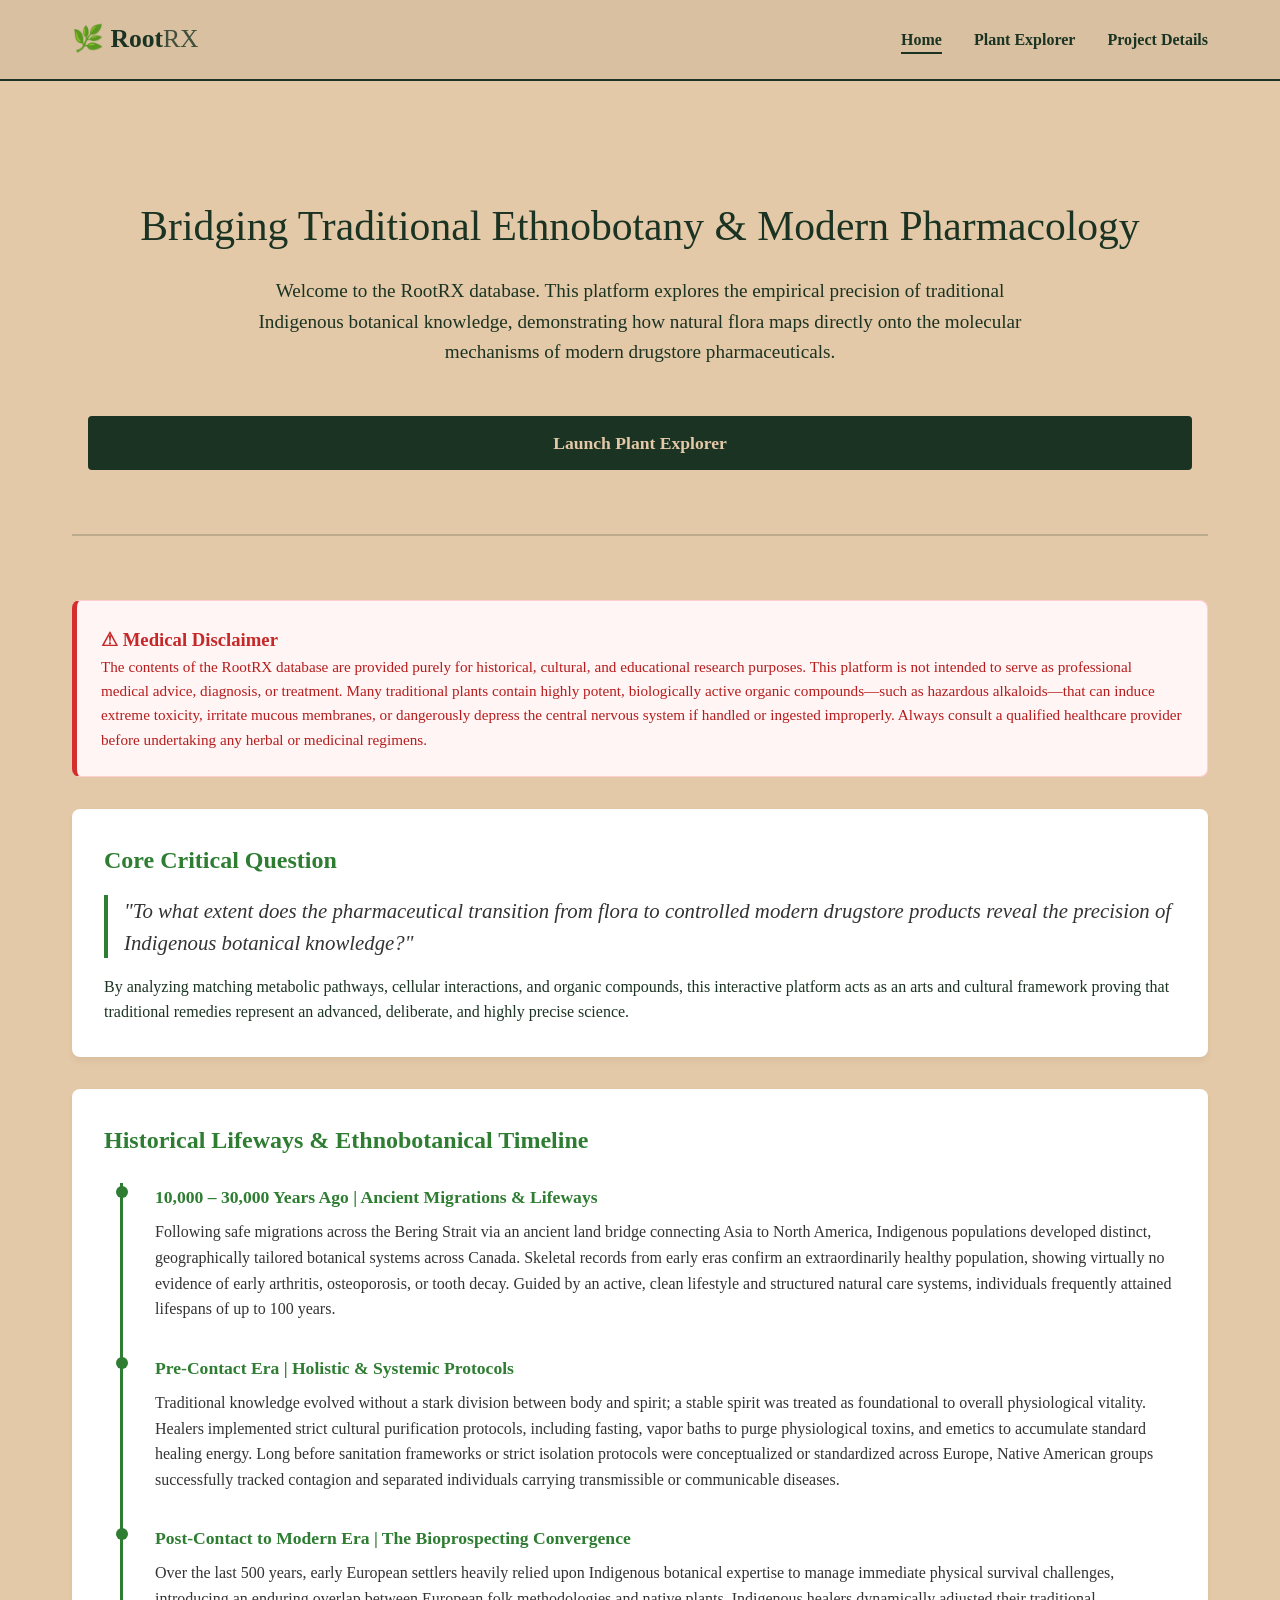
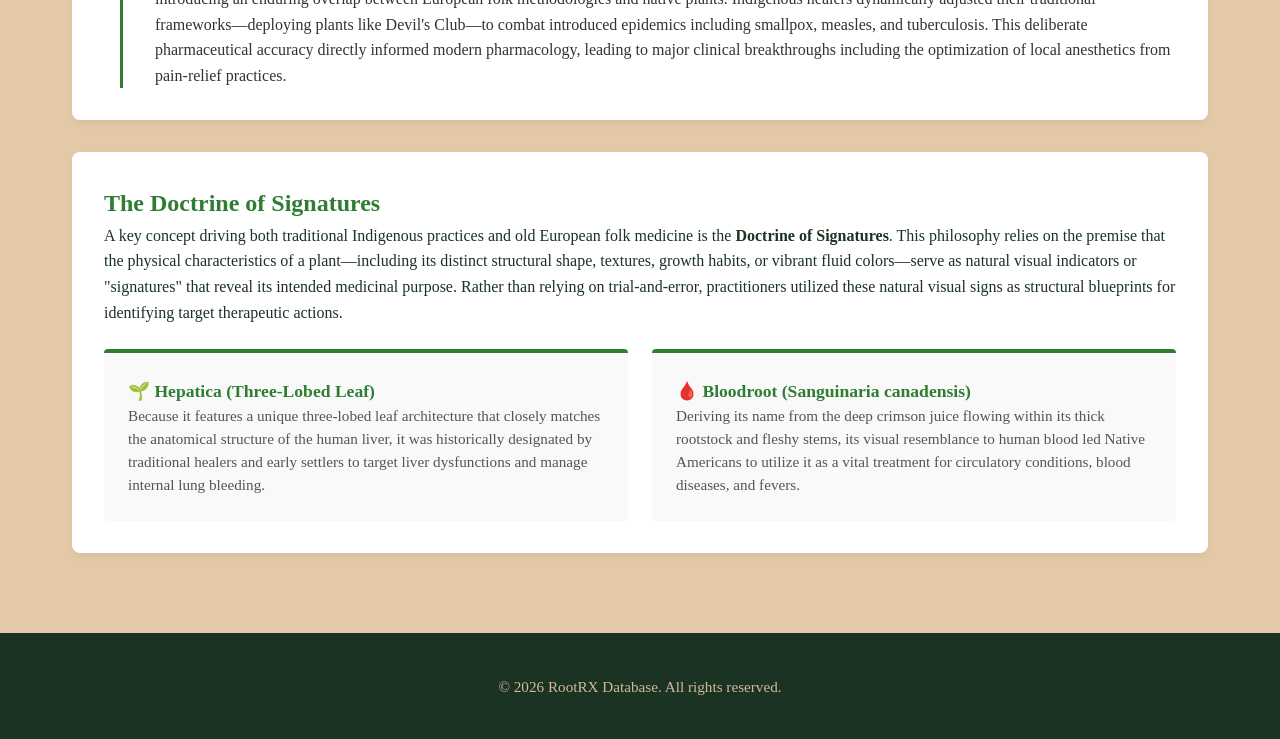
==== commit 86b7da5d: "ethans not enough time what are you doing" ====
--- a/index.html
+++ b/index.html
@@ -38,7 +38,7 @@
                     &#9888; Medical Disclaimer
                 </h3>
                 <p style="line-height: 1.6; margin-bottom: 0; font-size: 0.95rem; color: #b71c1c;">
-                    The contents of the RootRX database are provided purely for historical, cultural, and educational research purposes[cite: 322, 341]. This platform is not intended to serve as professional medical advice, diagnosis, or treatment. Many traditional plants contain highly potent, biologically active organic compounds—such as hazardous alkaloids—that can induce extreme toxicity, irritate mucous membranes, or dangerously depress the central nervous system if handled or ingested improperly[cite: 329, 760]. Always consult a qualified healthcare provider before undertaking any herbal or medicinal regimens.
+                    The contents of the RootRX database are provided purely for historical, cultural, and educational research purposes. This platform is not intended to serve as professional medical advice, diagnosis, or treatment. Many traditional plants contain highly potent, biologically active organic compounds—such as hazardous alkaloids—that can induce extreme toxicity, irritate mucous membranes, or dangerously depress the central nervous system if handled or ingested improperly. Always consult a qualified healthcare provider before undertaking any herbal or medicinal regimens.
                 </p>
             </section>
 
@@ -48,7 +48,7 @@
                     "To what extent does the pharmaceutical transition from flora to controlled modern drugstore products reveal the precision of Indigenous botanical knowledge?"
                 </blockquote>
                 <p style="line-height: 1.6; margin-bottom: 0;">
-                    By analyzing matching metabolic pathways, cellular interactions, and organic compounds[cite: 329], this interactive platform acts as an arts and cultural framework proving that traditional remedies represent an advanced, deliberate, and highly precise science.
+                    By analyzing matching metabolic pathways, cellular interactions, and organic compounds, this interactive platform acts as an arts and cultural framework proving that traditional remedies represent an advanced, deliberate, and highly precise science.
                 </p>
             </section>
 
@@ -61,7 +61,7 @@
                         <div style="position: absolute; left: -2.45rem; top: 0.2rem; background: var(--primary-color, #2e7d32); width: 12px; height: 12px; border-radius: 50%;"></div>
                         <h4 style="margin: 0; color: var(--primary-color, #2e7d32); font-size: 1.1rem;">10,000 – 30,000 Years Ago | Ancient Migrations & Lifeways</h4>
                         <p style="line-height: 1.6; margin: 0.5rem 0 0 0; color: var(--text-color, #333);">
-                            Following safe migrations across the Bering Strait via an ancient land bridge connecting Asia to North America [cite: 336], Indigenous populations developed distinct, geographically tailored botanical systems across Canada[cite: 323, 342]. Skeletal records from early eras confirm an extraordinarily healthy population, showing virtually no evidence of early arthritis, osteoporosis, or tooth decay[cite: 340]. Guided by an active, clean lifestyle and structured natural care systems, individuals frequently attained lifespans of up to 100 years[cite: 341].
+                            Following safe migrations across the Bering Strait via an ancient land bridge connecting Asia to North America, Indigenous populations developed distinct, geographically tailored botanical systems across Canada. Skeletal records from early eras confirm an extraordinarily healthy population, showing virtually no evidence of early arthritis, osteoporosis, or tooth decay. Guided by an active, clean lifestyle and structured natural care systems, individuals frequently attained lifespans of up to 100 years.
                         </p>
                     </div>
 
@@ -69,7 +69,7 @@
                         <div style="position: absolute; left: -2.45rem; top: 0.2rem; background: var(--primary-color, #2e7d32); width: 12px; height: 12px; border-radius: 50%;"></div>
                         <h4 style="margin: 0; color: var(--primary-color, #2e7d32); font-size: 1.1rem;">Pre-Contact Era | Holistic & Systemic Protocols</h4>
                         <p style="line-height: 1.6; margin: 0.5rem 0 0 0; color: var(--text-color, #333);">
-                            Traditional knowledge evolved without a stark division between body and spirit; a stable spirit was treated as foundational to overall physiological vitality[cite: 353, 354]. Healers implemented strict cultural purification protocols, including fasting, vapor baths to purge physiological toxins, and emetics to accumulate standard healing energy[cite: 330, 352]. Long before sanitation frameworks or strict isolation protocols were conceptualized or standardized across Europe, Native American groups successfully tracked contagion and separated individuals carrying transmissible or communicable diseases[cite: 348].
+                            Traditional knowledge evolved without a stark division between body and spirit; a stable spirit was treated as foundational to overall physiological vitality. Healers implemented strict cultural purification protocols, including fasting, vapor baths to purge physiological toxins, and emetics to accumulate standard healing energy. Long before sanitation frameworks or strict isolation protocols were conceptualized or standardized across Europe, Native American groups successfully tracked contagion and separated individuals carrying transmissible or communicable diseases.
                         </p>
                     </div>
 
@@ -77,7 +77,7 @@
                         <div style="position: absolute; left: -2.45rem; top: 0.2rem; background: var(--primary-color, #2e7d32); width: 12px; height: 12px; border-radius: 50%;"></div>
                         <h4 style="margin: 0; color: var(--primary-color, #2e7d32); font-size: 1.1rem;">Post-Contact to Modern Era | The Bioprospecting Convergence</h4>
                         <p style="line-height: 1.6; margin: 0.5rem 0 0 0; color: var(--text-color, #333);">
-                            Over the last 500 years, early European settlers heavily relied upon Indigenous botanical expertise to manage immediate physical survival challenges, introducing an enduring overlap between European folk methodologies and native plants[cite: 344, 345]. Indigenous healers dynamically adjusted their traditional frameworks—deploying plants like Devil's Club—to combat introduced epidemics including smallpox, measles, and tuberculosis[cite: 328, 329]. This deliberate pharmaceutical accuracy directly informed modern pharmacology, leading to major clinical breakthroughs including the optimization of local anesthetics from pain-relief practices[cite: 354, 355].
+                            Over the last 500 years, early European settlers heavily relied upon Indigenous botanical expertise to manage immediate physical survival challenges, introducing an enduring overlap between European folk methodologies and native plants. Indigenous healers dynamically adjusted their traditional frameworks—deploying plants like Devil's Club—to combat introduced epidemics including smallpox, measles, and tuberculosis. This deliberate pharmaceutical accuracy directly informed modern pharmacology, leading to major clinical breakthroughs including the optimization of local anesthetics from pain-relief practices.
                         </p>
                     </div>
 
@@ -87,7 +87,7 @@
             <section id="doctrine-of-signatures" style="margin: 2rem 0; padding: 2rem; background: var(--card-bg, #ffffff); border-radius: 8px; box-shadow: 0 4px 6px rgba(0,0,0,0.05);">
                 <h2 style="margin-top: 0; color: var(--primary-color, #2e7d32);">The Doctrine of Signatures</h2>
                 <p style="line-height: 1.6; margin-bottom: 1.5rem;">
-                    A key concept driving both traditional Indigenous practices and old European folk medicine is the <strong>Doctrine of Signatures</strong>[cite: 356]. This philosophy relies on the premise that the physical characteristics of a plant—including its distinct structural shape, textures, growth habits, or vibrant fluid colors—serve as natural visual indicators or "signatures" that reveal its intended medicinal purpose[cite: 356]. Rather than relying on trial-and-error, practitioners utilized these natural visual signs as structural blueprints for identifying target therapeutic actions.
+                    A key concept driving both traditional Indigenous practices and old European folk medicine is the <strong>Doctrine of Signatures</strong>. This philosophy relies on the premise that the physical characteristics of a plant—including its distinct structural shape, textures, growth habits, or vibrant fluid colors—serve as natural visual indicators or "signatures" that reveal its intended medicinal purpose. Rather than relying on trial-and-error, practitioners utilized these natural visual signs as structural blueprints for identifying target therapeutic actions.
                 </p>
                 
                 <div style="display: grid; grid-template-columns: repeat(auto-fit, minmax(280px, 1fr)); gap: 1.5rem; margin-top: 1rem;">
@@ -96,7 +96,7 @@
                             🌱 Hepatica (Three-Lobed Leaf)
                         </h4>
                         <p style="line-height: 1.5; margin-bottom: 0; font-size: 0.95rem; color: #555;">
-                            Because it features a unique three-lobed leaf architecture that closely matches the anatomical structure of the human liver, it was historically designated by traditional healers and early settlers to target liver dysfunctions and manage internal lung bleeding[cite: 357].
+                            Because it features a unique three-lobed leaf architecture that closely matches the anatomical structure of the human liver, it was historically designated by traditional healers and early settlers to target liver dysfunctions and manage internal lung bleeding.
                         </p>
                     </div>
                     
@@ -105,7 +105,7 @@
                             🩸 Bloodroot (Sanguinaria canadensis)
                         </h4>
                         <p style="line-height: 1.5; margin-bottom: 0; font-size: 0.95rem; color: #555;">
-                            Deriving its name from the deep crimson juice flowing within its thick rootstock and fleshy stems, its visual resemblance to human blood led Native Americans to utilize it as a vital treatment for circulatory conditions, blood diseases, and fevers[cite: 356, 358, 359].
+                            Deriving its name from the deep crimson juice flowing within its thick rootstock and fleshy stems, its visual resemblance to human blood led Native Americans to utilize it as a vital treatment for circulatory conditions, blood diseases, and fevers.
                         </p>
                     </div>
                 </div>
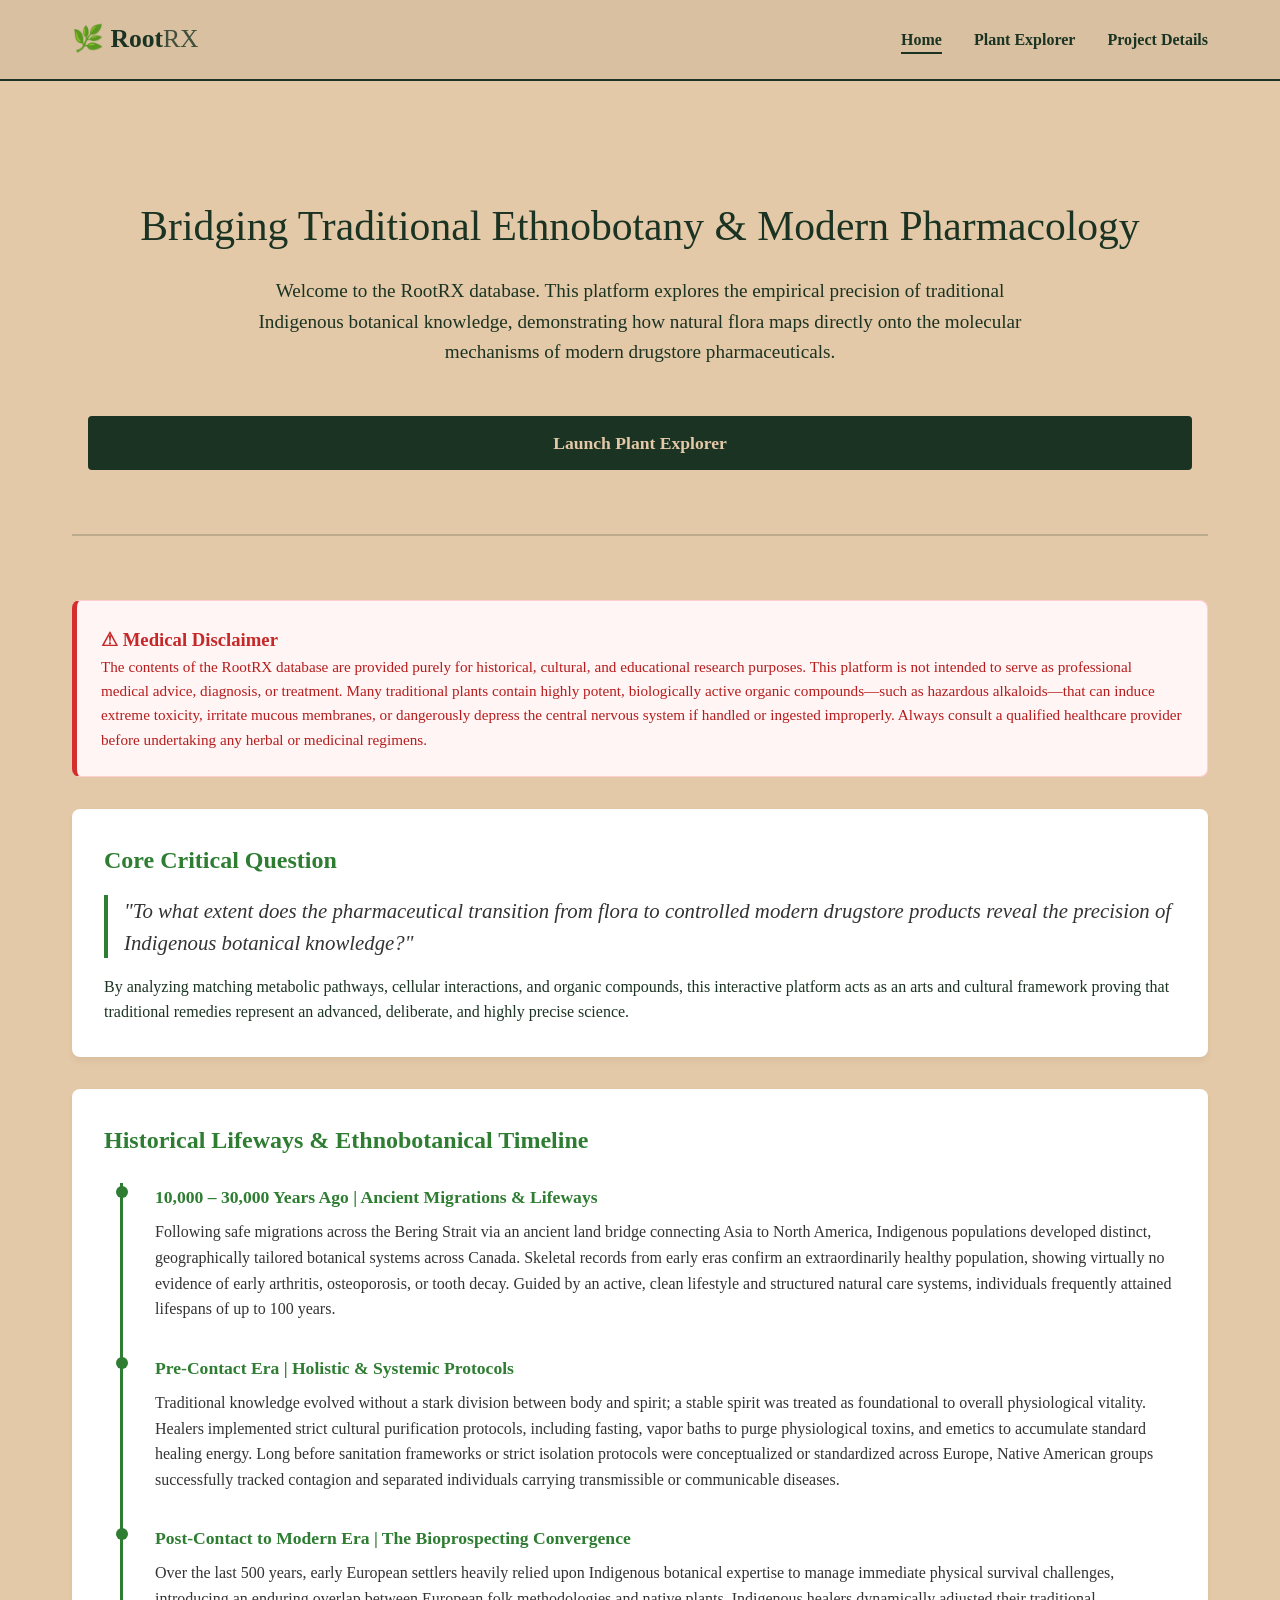
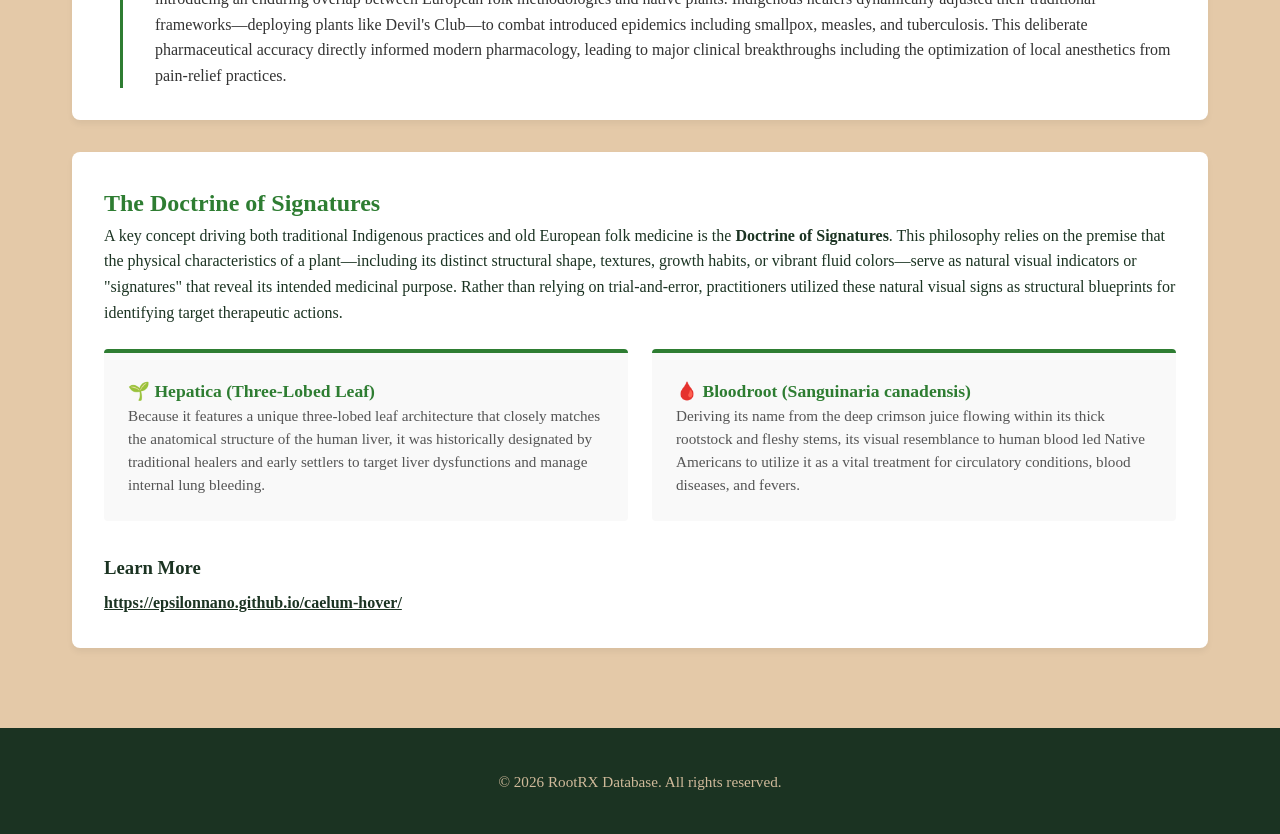
==== commit bf6dd80e: "Update index.html" ====
--- a/index.html
+++ b/index.html
@@ -109,6 +109,13 @@
                         </p>
                     </div>
                 </div>
+
+                <div style="margin-top: 2rem;">
+                    <h3 style="color: var(--accent-dark-green); margin-bottom: 0.5rem;">Learn More</h3>
+                    <a href="https://epsilonnano.github.io/caelum-hover/" target="_blank" rel="noopener noreferrer" style="color: var(--accent-dark-green); font-weight: bold;">
+                        https://epsilonnano.github.io/caelum-hover/
+                    </a>
+                </div>
             </section>
         </div>
     </main>
@@ -118,4 +125,4 @@
     </footer>
 
 </body>
-</html>+</html>
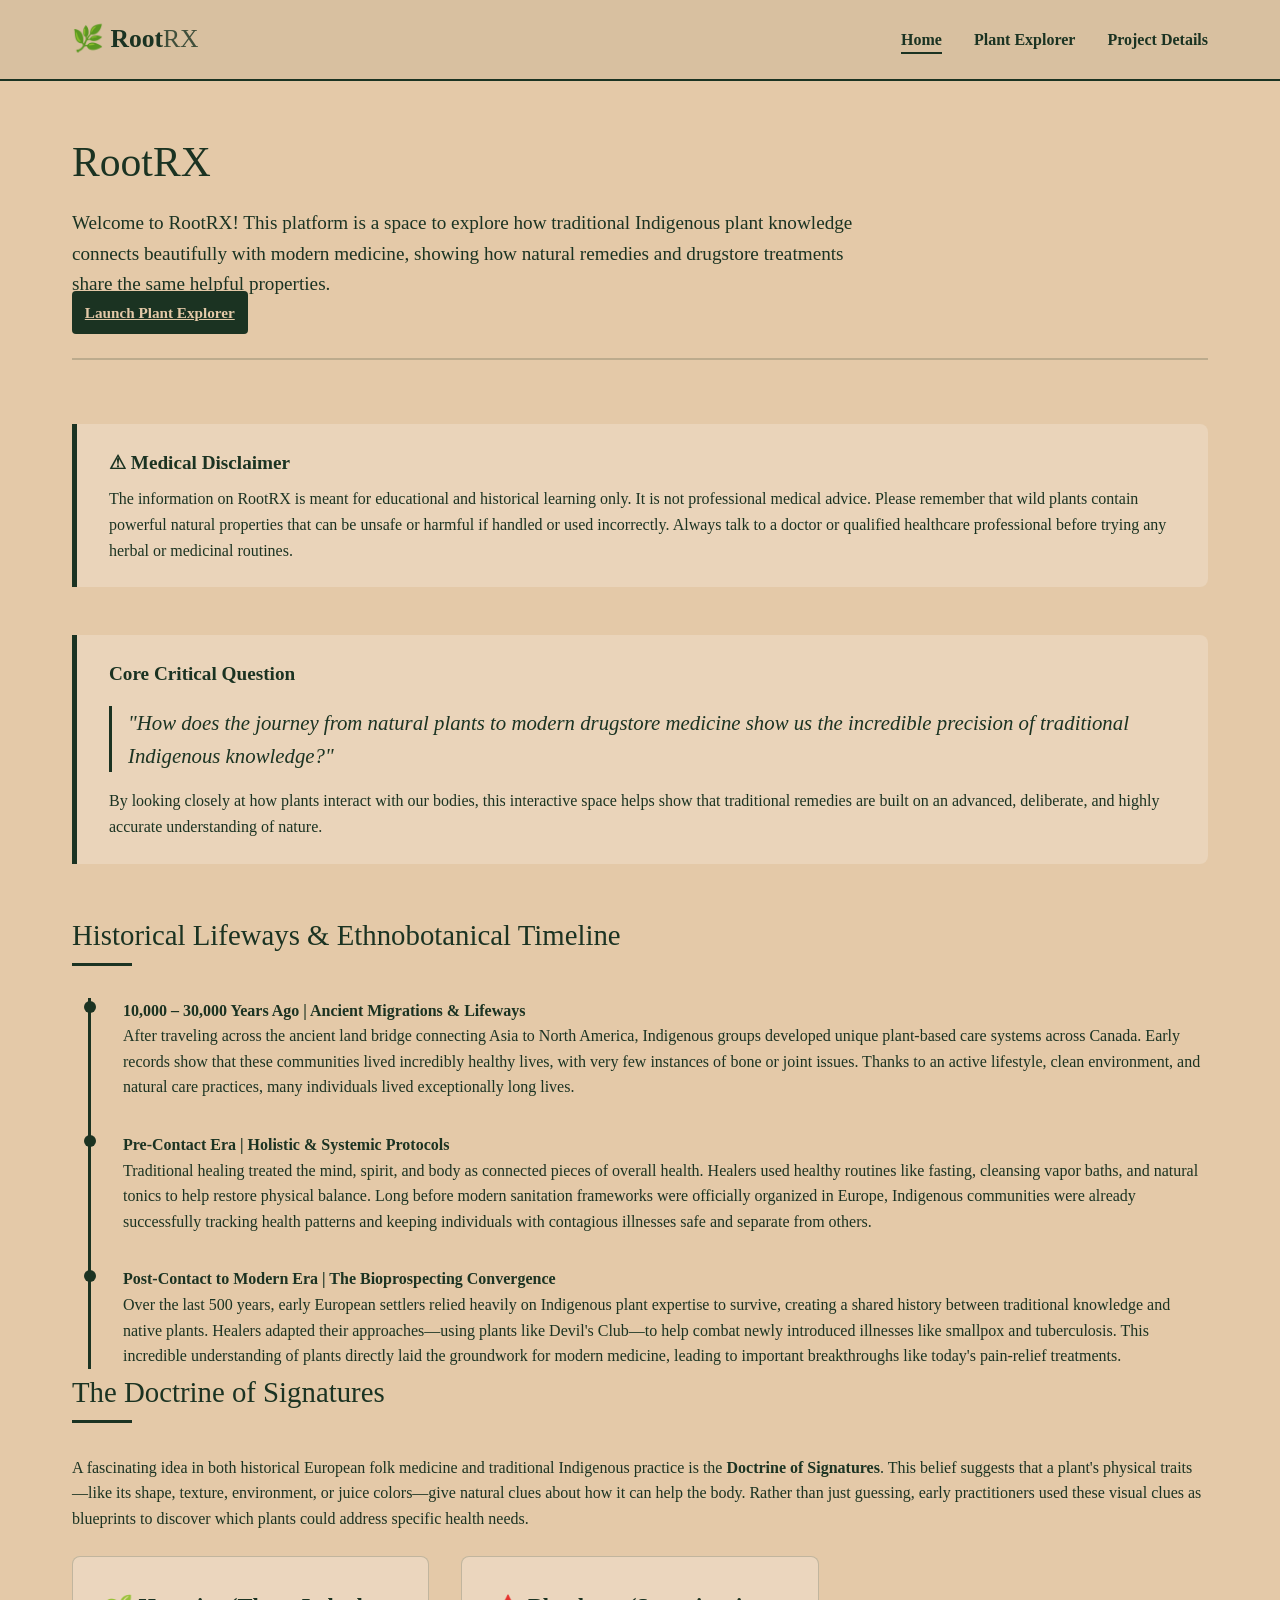
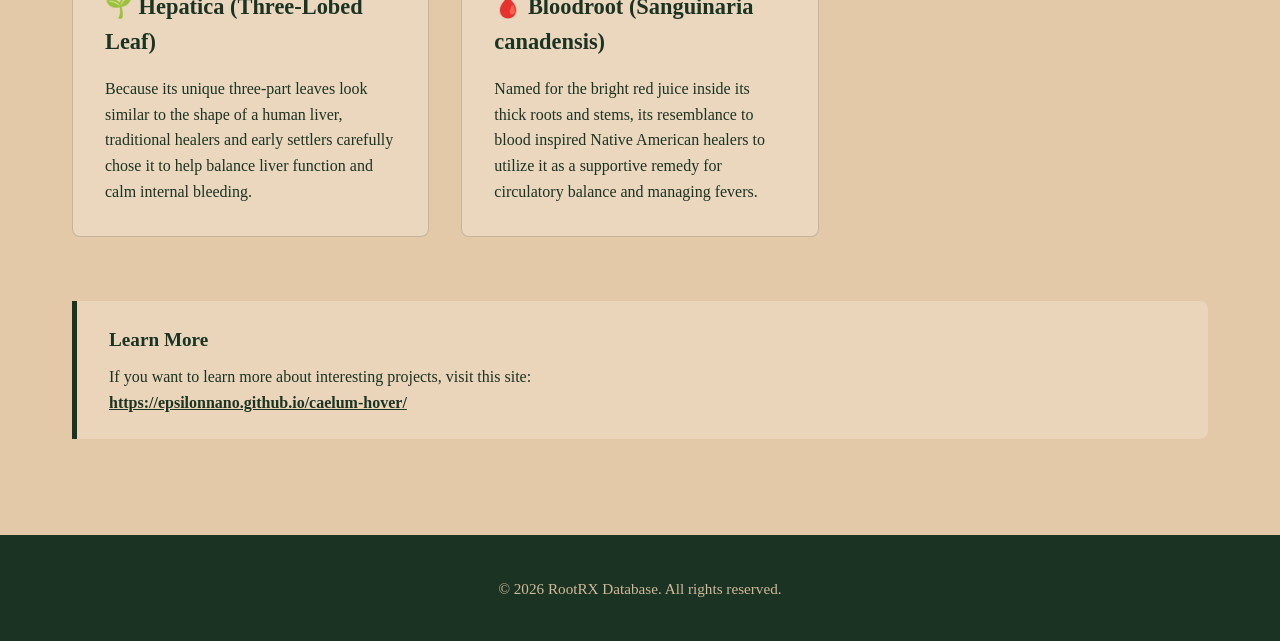
==== commit 9671878f: "Update index.html woo" ====
--- a/index.html
+++ b/index.html
@@ -23,98 +23,97 @@
 
     <main>
         <div class="main-container">
-            <section class="hero" style="text-align: center; padding: 4rem 1rem;">
-                <h1>Bridging Traditional Ethnobotany & Modern Pharmacology</h1>
-                <p style="max-width: 800px; margin: 1rem auto; font-size: 1.2rem; line-height: 1.6;">
-                    Welcome to the RootRX database. This platform explores the empirical precision of traditional Indigenous botanical knowledge, demonstrating how natural flora maps directly onto the molecular mechanisms of modern drugstore pharmaceuticals.
+            <section class="hero">
+                <h1>RootRX</h1>
+                <p>
+                    Welcome to RootRX! This platform is a space to explore how traditional Indigenous plant knowledge connects beautifully with modern medicine, showing how natural remedies and drugstore treatments share the same helpful properties.
                 </p>
-                <div style="margin-top: 2rem;">
-                    <a href="compendium.html" class="flip-btn" style="text-decoration: none; padding: 0.8rem 2rem; font-size: 1.1rem; display: inline-block;">Launch Plant Explorer</a>
+                <div>
+                    <a href="compendium.html" class="flip-btn">Launch Plant Explorer</a>
                 </div>
             </section>
 
-            <section id="medical-disclaimer" style="margin: 2rem 0; padding: 1.5rem; background: #fff5f5; border: 1px solid #ffcdd2; border-left: 5px solid #d32f2f; border-radius: 8px;">
-                <h3 style="margin-top: 0; color: #c62828; display: flex; align-items: center; gap: 0.5rem;">
-                    &#9888; Medical Disclaimer
-                </h3>
-                <p style="line-height: 1.6; margin-bottom: 0; font-size: 0.95rem; color: #b71c1c;">
-                    The contents of the RootRX database are provided purely for historical, cultural, and educational research purposes. This platform is not intended to serve as professional medical advice, diagnosis, or treatment. Many traditional plants contain highly potent, biologically active organic compounds—such as hazardous alkaloids—that can induce extreme toxicity, irritate mucous membranes, or dangerously depress the central nervous system if handled or ingested improperly. Always consult a qualified healthcare provider before undertaking any herbal or medicinal regimens.
+            <section id="medical-disclaimer" class="info-callout">
+                <h4>&#9888; Medical Disclaimer</h4>
+                <p>
+                    The information on RootRX is meant for educational and historical learning only. It is not professional medical advice. Please remember that wild plants contain powerful natural properties that can be unsafe or harmful if handled or used incorrectly. Always talk to a doctor or qualified healthcare professional before trying any herbal or medicinal routines.
                 </p>
             </section>
 
-            <section id="critical-question-showcase" style="margin: 2rem 0; padding: 2rem; background: var(--card-bg, #ffffff); border-radius: 8px; box-shadow: 0 4px 6px rgba(0,0,0,0.05);">
-                <h2 style="margin-top: 0; color: var(--primary-color, #2e7d32);">Core Critical Question</h2>
-                <blockquote style="font-size: 1.3rem; font-style: italic; border-left: 4px solid var(--primary-color, #2e7d32); margin: 1rem 0; padding-left: 1rem; line-height: 1.5; color: var(--text-color, #333);">
-                    "To what extent does the pharmaceutical transition from flora to controlled modern drugstore products reveal the precision of Indigenous botanical knowledge?"
+            <section id="critical-question-showcase" class="info-callout">
+                <h4>Core Critical Question</h4>
+                <blockquote style="font-size: 1.3rem; font-style: italic; border-left: 3px solid var(--accent-dark-green); margin: 1rem 0; padding-left: 1rem;">
+                    "How does the journey from natural plants to modern drugstore medicine show us the incredible precision of traditional Indigenous knowledge?"
                 </blockquote>
-                <p style="line-height: 1.6; margin-bottom: 0;">
-                    By analyzing matching metabolic pathways, cellular interactions, and organic compounds, this interactive platform acts as an arts and cultural framework proving that traditional remedies represent an advanced, deliberate, and highly precise science.
+                <p>
+                    By looking closely at how plants interact with our bodies, this interactive space helps show that traditional remedies are built on an advanced, deliberate, and highly accurate understanding of nature.
                 </p>
             </section>
 
-            <section id="historical-timeline" style="margin: 2rem 0; padding: 2rem; background: var(--card-bg, #ffffff); border-radius: 8px; box-shadow: 0 4px 6px rgba(0,0,0,0.05);">
-                <h2 style="margin-top: 0; color: var(--primary-color, #2e7d32); margin-bottom: 1.5rem;">Historical Lifeways & Ethnobotanical Timeline</h2>
+            <section id="historical-timeline">
+                <h2 class="section-title">Historical Lifeways & Ethnobotanical Timeline</h2>
                 
-                <div style="position: relative; padding-left: 2rem; border-left: 3px solid var(--primary-color, #2e7d32); margin-left: 1rem;">
+                <div style="position: relative; padding-left: 2rem; border-left: 3px solid var(--accent-dark-green); margin-left: 1rem;">
                     
                     <div style="margin-bottom: 2rem; position: relative;">
-                        <div style="position: absolute; left: -2.45rem; top: 0.2rem; background: var(--primary-color, #2e7d32); width: 12px; height: 12px; border-radius: 50%;"></div>
-                        <h4 style="margin: 0; color: var(--primary-color, #2e7d32); font-size: 1.1rem;">10,000 – 30,000 Years Ago | Ancient Migrations & Lifeways</h4>
-                        <p style="line-height: 1.6; margin: 0.5rem 0 0 0; color: var(--text-color, #333);">
-                            Following safe migrations across the Bering Strait via an ancient land bridge connecting Asia to North America, Indigenous populations developed distinct, geographically tailored botanical systems across Canada. Skeletal records from early eras confirm an extraordinarily healthy population, showing virtually no evidence of early arthritis, osteoporosis, or tooth decay. Guided by an active, clean lifestyle and structured natural care systems, individuals frequently attained lifespans of up to 100 years.
+                        <div style="position: absolute; left: -2.45rem; top: 0.2rem; background: var(--accent-dark-green); width: 12px; height: 12px; border-radius: 50%;"></div>
+                        <h4>10,000 – 30,000 Years Ago | Ancient Migrations & Lifeways</h4>
+                        <p>
+                            After traveling across the ancient land bridge connecting Asia to North America, Indigenous groups developed unique plant-based care systems across Canada. Early records show that these communities lived incredibly healthy lives, with very few instances of bone or joint issues. Thanks to an active lifestyle, clean environment, and natural care practices, many individuals lived exceptionally long lives.
                         </p>
                     </div>
 
                     <div style="margin-bottom: 2rem; position: relative;">
-                        <div style="position: absolute; left: -2.45rem; top: 0.2rem; background: var(--primary-color, #2e7d32); width: 12px; height: 12px; border-radius: 50%;"></div>
-                        <h4 style="margin: 0; color: var(--primary-color, #2e7d32); font-size: 1.1rem;">Pre-Contact Era | Holistic & Systemic Protocols</h4>
-                        <p style="line-height: 1.6; margin: 0.5rem 0 0 0; color: var(--text-color, #333);">
-                            Traditional knowledge evolved without a stark division between body and spirit; a stable spirit was treated as foundational to overall physiological vitality. Healers implemented strict cultural purification protocols, including fasting, vapor baths to purge physiological toxins, and emetics to accumulate standard healing energy. Long before sanitation frameworks or strict isolation protocols were conceptualized or standardized across Europe, Native American groups successfully tracked contagion and separated individuals carrying transmissible or communicable diseases.
+                        <div style="position: absolute; left: -2.45rem; top: 0.2rem; background: var(--accent-dark-green); width: 12px; height: 12px; border-radius: 50%;"></div>
+                        <h4>Pre-Contact Era | Holistic & Systemic Protocols</h4>
+                        <p>
+                            Traditional healing treated the mind, spirit, and body as connected pieces of overall health. Healers used healthy routines like fasting, cleansing vapor baths, and natural tonics to help restore physical balance. Long before modern sanitation frameworks were officially organized in Europe, Indigenous communities were already successfully tracking health patterns and keeping individuals with contagious illnesses safe and separate from others.
                         </p>
                     </div>
 
                     <div style="margin-bottom: 0; position: relative;">
-                        <div style="position: absolute; left: -2.45rem; top: 0.2rem; background: var(--primary-color, #2e7d32); width: 12px; height: 12px; border-radius: 50%;"></div>
-                        <h4 style="margin: 0; color: var(--primary-color, #2e7d32); font-size: 1.1rem;">Post-Contact to Modern Era | The Bioprospecting Convergence</h4>
-                        <p style="line-height: 1.6; margin: 0.5rem 0 0 0; color: var(--text-color, #333);">
-                            Over the last 500 years, early European settlers heavily relied upon Indigenous botanical expertise to manage immediate physical survival challenges, introducing an enduring overlap between European folk methodologies and native plants. Indigenous healers dynamically adjusted their traditional frameworks—deploying plants like Devil's Club—to combat introduced epidemics including smallpox, measles, and tuberculosis. This deliberate pharmaceutical accuracy directly informed modern pharmacology, leading to major clinical breakthroughs including the optimization of local anesthetics from pain-relief practices.
+                        <div style="position: absolute; left: -2.45rem; top: 0.2rem; background: var(--accent-dark-green); width: 12px; height: 12px; border-radius: 50%;"></div>
+                        <h4>Post-Contact to Modern Era | The Bioprospecting Convergence</h4>
+                        <p>
+                            Over the last 500 years, early European settlers relied heavily on Indigenous plant expertise to survive, creating a shared history between traditional knowledge and native plants. Healers adapted their approaches—using plants like Devil's Club—to help combat newly introduced illnesses like smallpox and tuberculosis. This incredible understanding of plants directly laid the groundwork for modern medicine, leading to important breakthroughs like today's pain-relief treatments.
                         </p>
                     </div>
 
                 </div>
             </section>
 
-            <section id="doctrine-of-signatures" style="margin: 2rem 0; padding: 2rem; background: var(--card-bg, #ffffff); border-radius: 8px; box-shadow: 0 4px 6px rgba(0,0,0,0.05);">
-                <h2 style="margin-top: 0; color: var(--primary-color, #2e7d32);">The Doctrine of Signatures</h2>
-                <p style="line-height: 1.6; margin-bottom: 1.5rem;">
-                    A key concept driving both traditional Indigenous practices and old European folk medicine is the <strong>Doctrine of Signatures</strong>. This philosophy relies on the premise that the physical characteristics of a plant—including its distinct structural shape, textures, growth habits, or vibrant fluid colors—serve as natural visual indicators or "signatures" that reveal its intended medicinal purpose. Rather than relying on trial-and-error, practitioners utilized these natural visual signs as structural blueprints for identifying target therapeutic actions.
+            <section id="doctrine-of-signatures">
+                <h2 class="section-title">The Doctrine of Signatures</h2>
+                <p style="margin-bottom: 1.5rem;">
+                    A fascinating idea in both historical European folk medicine and traditional Indigenous practice is the <strong>Doctrine of Signatures</strong>. This belief suggests that a plant's physical traits—like its shape, texture, environment, or juice colors—give natural clues about how it can help the body. Rather than just guessing, early practitioners used these visual clues as blueprints to discover which plants could address specific health needs.
                 </p>
                 
-                <div style="display: grid; grid-template-columns: repeat(auto-fit, minmax(280px, 1fr)); gap: 1.5rem; margin-top: 1rem;">
-                    <div style="padding: 1.5rem; background: #f9f9f9; border-top: 4px solid var(--primary-color, #2e7d32); border-radius: 4px;">
-                        <h4 style="margin-top: 0; color: var(--primary-color, #2e7d32); font-size: 1.1rem; display: flex; align-items: center; gap: 0.5rem;">
-                            🌱 Hepatica (Three-Lobed Leaf)
-                        </h4>
-                        <p style="line-height: 1.5; margin-bottom: 0; font-size: 0.95rem; color: #555;">
-                            Because it features a unique three-lobed leaf architecture that closely matches the anatomical structure of the human liver, it was historically designated by traditional healers and early settlers to target liver dysfunctions and manage internal lung bleeding.
+                <div class="concepts-grid">
+                    <div class="concept-card">
+                        <h3>🌱 Hepatica (Three-Lobed Leaf)</h3>
+                        <p>
+                            Because its unique three-part leaves look similar to the shape of a human liver, traditional healers and early settlers carefully chose it to help balance liver function and calm internal bleeding.
                         </p>
                     </div>
                     
-                    <div style="padding: 1.5rem; background: #f9f9f9; border-top: 4px solid var(--primary-color, #2e7d32); border-radius: 4px;">
-                        <h4 style="margin-top: 0; color: var(--primary-color, #2e7d32); font-size: 1.1rem; display: flex; align-items: center; gap: 0.5rem;">
-                            🩸 Bloodroot (Sanguinaria canadensis)
-                        </h4>
-                        <p style="line-height: 1.5; margin-bottom: 0; font-size: 0.95rem; color: #555;">
-                            Deriving its name from the deep crimson juice flowing within its thick rootstock and fleshy stems, its visual resemblance to human blood led Native Americans to utilize it as a vital treatment for circulatory conditions, blood diseases, and fevers.
+                    <div class="concept-card">
+                        <h3>🩸 Bloodroot (Sanguinaria canadensis)</h3>
+                        <p>
+                            Named for the bright red juice inside its thick roots and stems, its resemblance to blood inspired Native American healers to utilize it as a supportive remedy for circulatory balance and managing fevers.
                         </p>
                     </div>
                 </div>
 
-                <div style="margin-top: 2rem;">
-                    <h3 style="color: var(--accent-dark-green); margin-bottom: 0.5rem;">Learn More</h3>
-                    <a href="https://epsilonnano.github.io/caelum-hover/" target="_blank" rel="noopener noreferrer" style="color: var(--accent-dark-green); font-weight: bold;">
-                        https://epsilonnano.github.io/caelum-hover/
-                    </a>
+                <div class="info-callout">
+                    <h4>Learn More</h4>
+                    <p>
+                        If you want to learn more about interesting projects, visit this site:
+                    </p>
+                    <p>
+                        <a href="https://epsilonnano.github.io/caelum-hover/" target="_blank" rel="noopener noreferrer" style="color: inherit; font-weight: bold;">
+                            https://epsilonnano.github.io/caelum-hover/
+                        </a>
+                    </p>
                 </div>
             </section>
         </div>
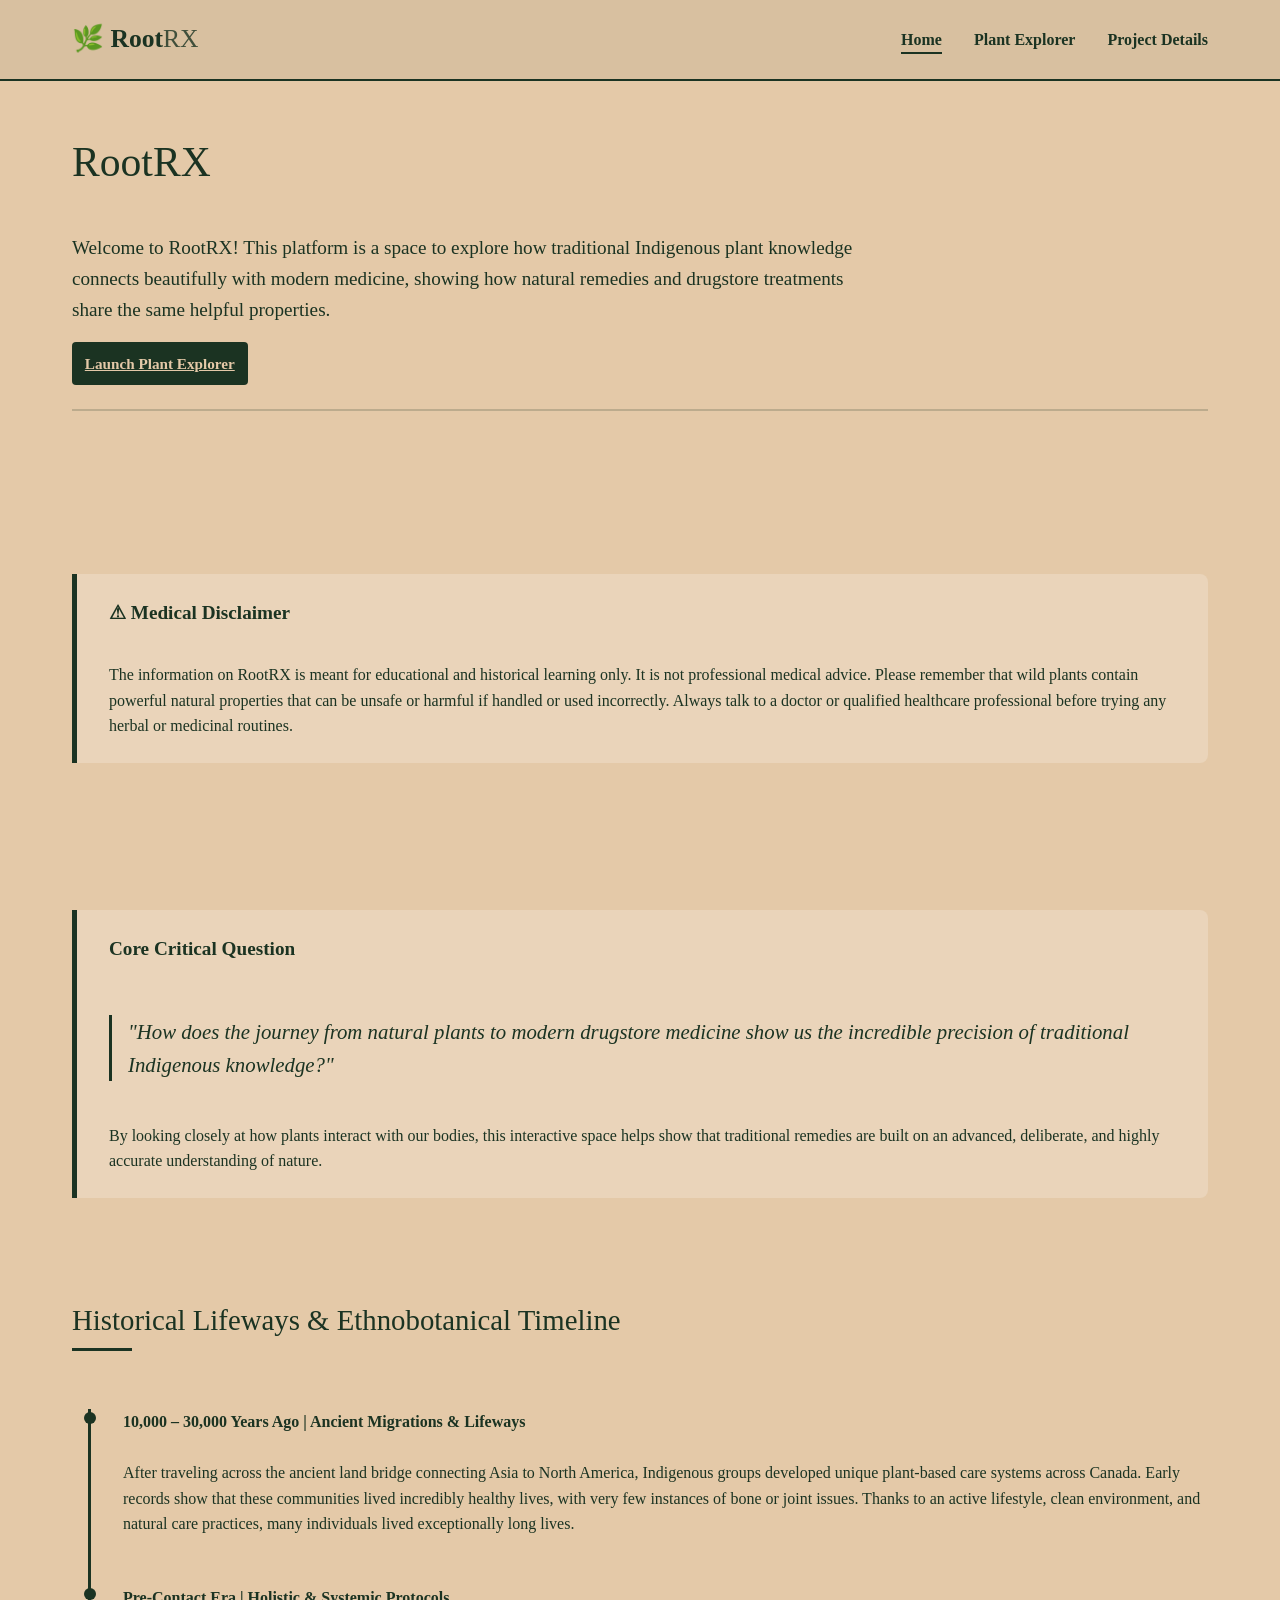
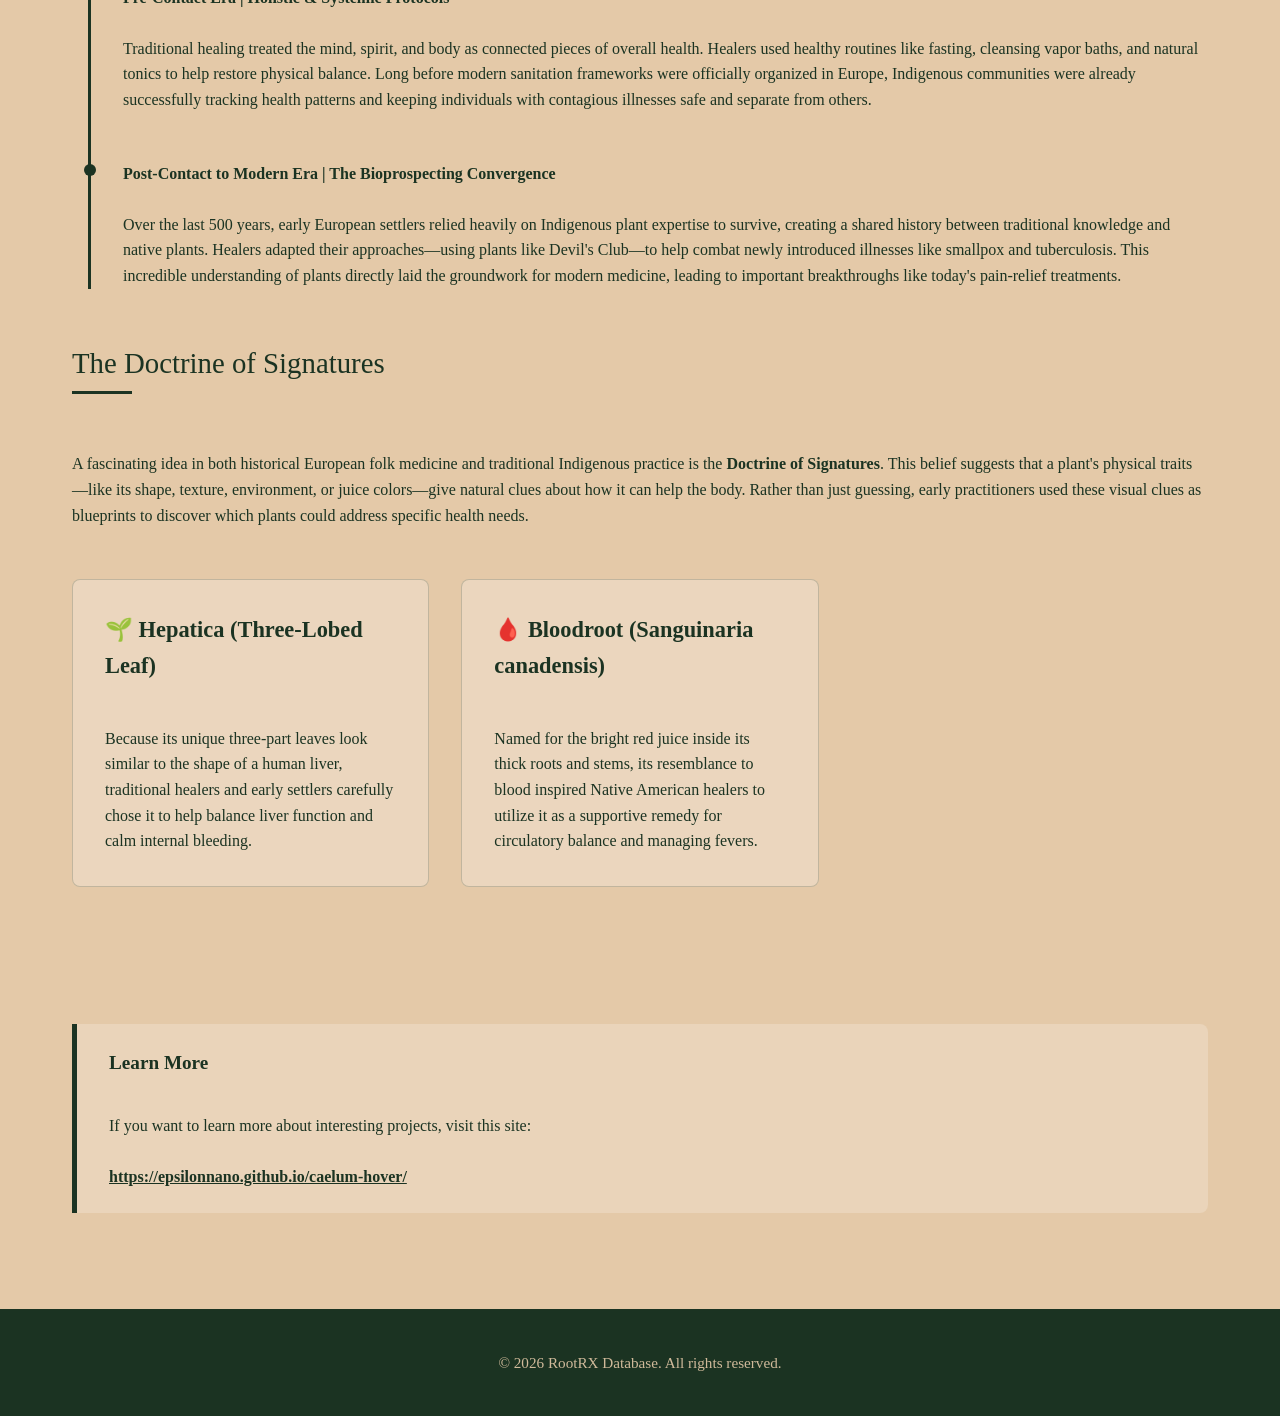
==== commit 212509c6: "Update index.html jejudo" ====
--- a/index.html
+++ b/index.html
@@ -23,49 +23,64 @@
 
     <main>
         <div class="main-container">
+            
             <section class="hero">
                 <h1>RootRX</h1>
+                <br>
                 <p>
                     Welcome to RootRX! This platform is a space to explore how traditional Indigenous plant knowledge connects beautifully with modern medicine, showing how natural remedies and drugstore treatments share the same helpful properties.
                 </p>
+                <br>
                 <div>
                     <a href="compendium.html" class="flip-btn">Launch Plant Explorer</a>
                 </div>
             </section>
 
+            <br><br>
+
             <section id="medical-disclaimer" class="info-callout">
                 <h4>&#9888; Medical Disclaimer</h4>
+                <br>
                 <p>
                     The information on RootRX is meant for educational and historical learning only. It is not professional medical advice. Please remember that wild plants contain powerful natural properties that can be unsafe or harmful if handled or used incorrectly. Always talk to a doctor or qualified healthcare professional before trying any herbal or medicinal routines.
                 </p>
             </section>
 
+            <br><br>
+
             <section id="critical-question-showcase" class="info-callout">
                 <h4>Core Critical Question</h4>
+                <br>
                 <blockquote style="font-size: 1.3rem; font-style: italic; border-left: 3px solid var(--accent-dark-green); margin: 1rem 0; padding-left: 1rem;">
                     "How does the journey from natural plants to modern drugstore medicine show us the incredible precision of traditional Indigenous knowledge?"
                 </blockquote>
+                <br>
                 <p>
                     By looking closely at how plants interact with our bodies, this interactive space helps show that traditional remedies are built on an advanced, deliberate, and highly accurate understanding of nature.
                 </p>
             </section>
 
+            <br><br>
+
             <section id="historical-timeline">
                 <h2 class="section-title">Historical Lifeways & Ethnobotanical Timeline</h2>
+                <br>
                 
                 <div style="position: relative; padding-left: 2rem; border-left: 3px solid var(--accent-dark-green); margin-left: 1rem;">
                     
-                    <div style="margin-bottom: 2rem; position: relative;">
+                    <div style="margin-bottom: 3rem; position: relative;">
                         <div style="position: absolute; left: -2.45rem; top: 0.2rem; background: var(--accent-dark-green); width: 12px; height: 12px; border-radius: 50%;"></div>
                         <h4>10,000 – 30,000 Years Ago | Ancient Migrations & Lifeways</h4>
+                        <br>
                         <p>
                             After traveling across the ancient land bridge connecting Asia to North America, Indigenous groups developed unique plant-based care systems across Canada. Early records show that these communities lived incredibly healthy lives, with very few instances of bone or joint issues. Thanks to an active lifestyle, clean environment, and natural care practices, many individuals lived exceptionally long lives.
                         </p>
                     </div>
 
-                    <div style="margin-bottom: 2rem; position: relative;">
+                    <div style="margin-bottom: 3rem; position: relative;">
                         <div style="position: absolute; left: -2.45rem; top: 0.2rem; background: var(--accent-dark-green); width: 12px; height: 12px; border-radius: 50%;"></div>
                         <h4>Pre-Contact Era | Holistic & Systemic Protocols</h4>
+                        <br>
                         <p>
                             Traditional healing treated the mind, spirit, and body as connected pieces of overall health. Healers used healthy routines like fasting, cleansing vapor baths, and natural tonics to help restore physical balance. Long before modern sanitation frameworks were officially organized in Europe, Indigenous communities were already successfully tracking health patterns and keeping individuals with contagious illnesses safe and separate from others.
                         </p>
@@ -74,6 +89,7 @@
                     <div style="margin-bottom: 0; position: relative;">
                         <div style="position: absolute; left: -2.45rem; top: 0.2rem; background: var(--accent-dark-green); width: 12px; height: 12px; border-radius: 50%;"></div>
                         <h4>Post-Contact to Modern Era | The Bioprospecting Convergence</h4>
+                        <br>
                         <p>
                             Over the last 500 years, early European settlers relied heavily on Indigenous plant expertise to survive, creating a shared history between traditional knowledge and native plants. Healers adapted their approaches—using plants like Devil's Club—to help combat newly introduced illnesses like smallpox and tuberculosis. This incredible understanding of plants directly laid the groundwork for modern medicine, leading to important breakthroughs like today's pain-relief treatments.
                         </p>
@@ -82,15 +98,20 @@
                 </div>
             </section>
 
+            <br><br>
+
             <section id="doctrine-of-signatures">
                 <h2 class="section-title">The Doctrine of Signatures</h2>
-                <p style="margin-bottom: 1.5rem;">
+                <br>
+                <p>
                     A fascinating idea in both historical European folk medicine and traditional Indigenous practice is the <strong>Doctrine of Signatures</strong>. This belief suggests that a plant's physical traits—like its shape, texture, environment, or juice colors—give natural clues about how it can help the body. Rather than just guessing, early practitioners used these visual clues as blueprints to discover which plants could address specific health needs.
                 </p>
+                <br><br>
                 
                 <div class="concepts-grid">
                     <div class="concept-card">
                         <h3>🌱 Hepatica (Three-Lobed Leaf)</h3>
+                        <br>
                         <p>
                             Because its unique three-part leaves look similar to the shape of a human liver, traditional healers and early settlers carefully chose it to help balance liver function and calm internal bleeding.
                         </p>
@@ -98,17 +119,22 @@
                     
                     <div class="concept-card">
                         <h3>🩸 Bloodroot (Sanguinaria canadensis)</h3>
+                        <br>
                         <p>
                             Named for the bright red juice inside its thick roots and stems, its resemblance to blood inspired Native American healers to utilize it as a supportive remedy for circulatory balance and managing fevers.
                         </p>
                     </div>
                 </div>
 
+                <br>
+
                 <div class="info-callout">
                     <h4>Learn More</h4>
+                    <br>
                     <p>
                         If you want to learn more about interesting projects, visit this site:
                     </p>
+                    <br>
                     <p>
                         <a href="https://epsilonnano.github.io/caelum-hover/" target="_blank" rel="noopener noreferrer" style="color: inherit; font-weight: bold;">
                             https://epsilonnano.github.io/caelum-hover/
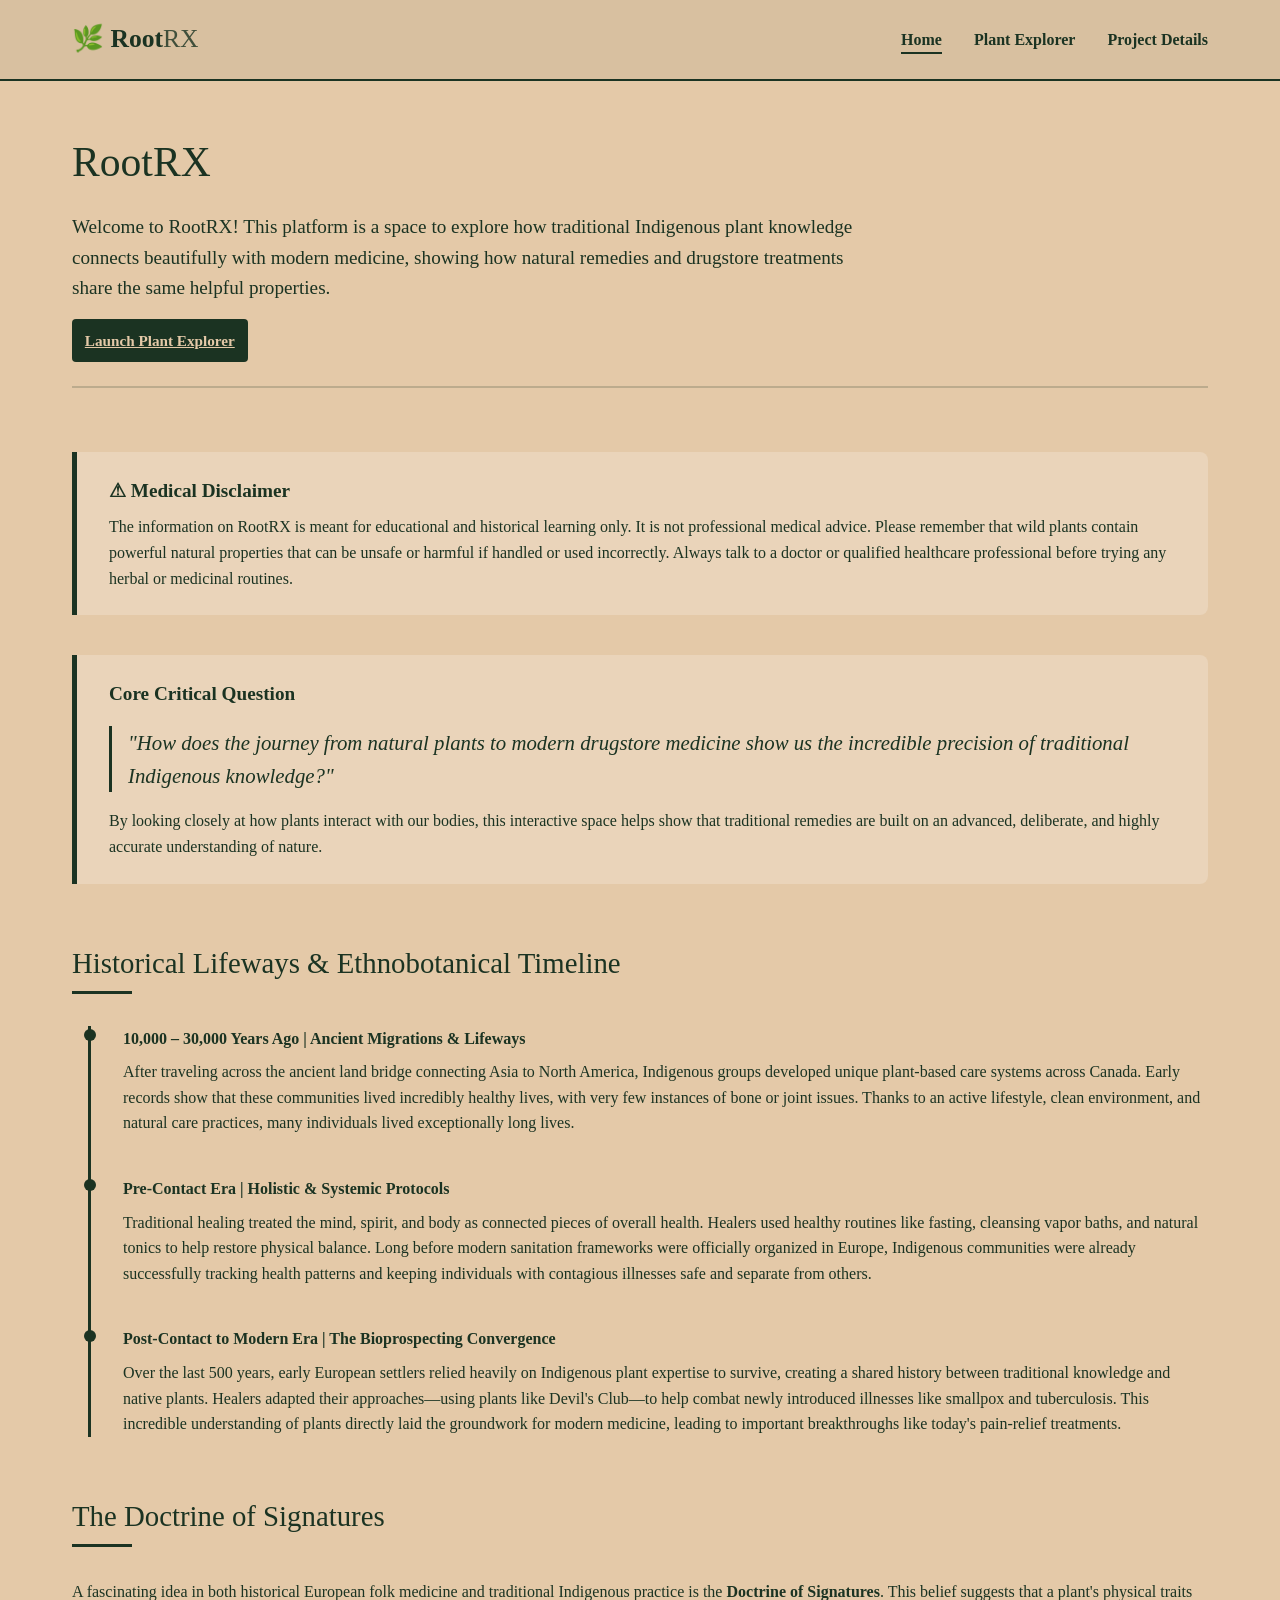
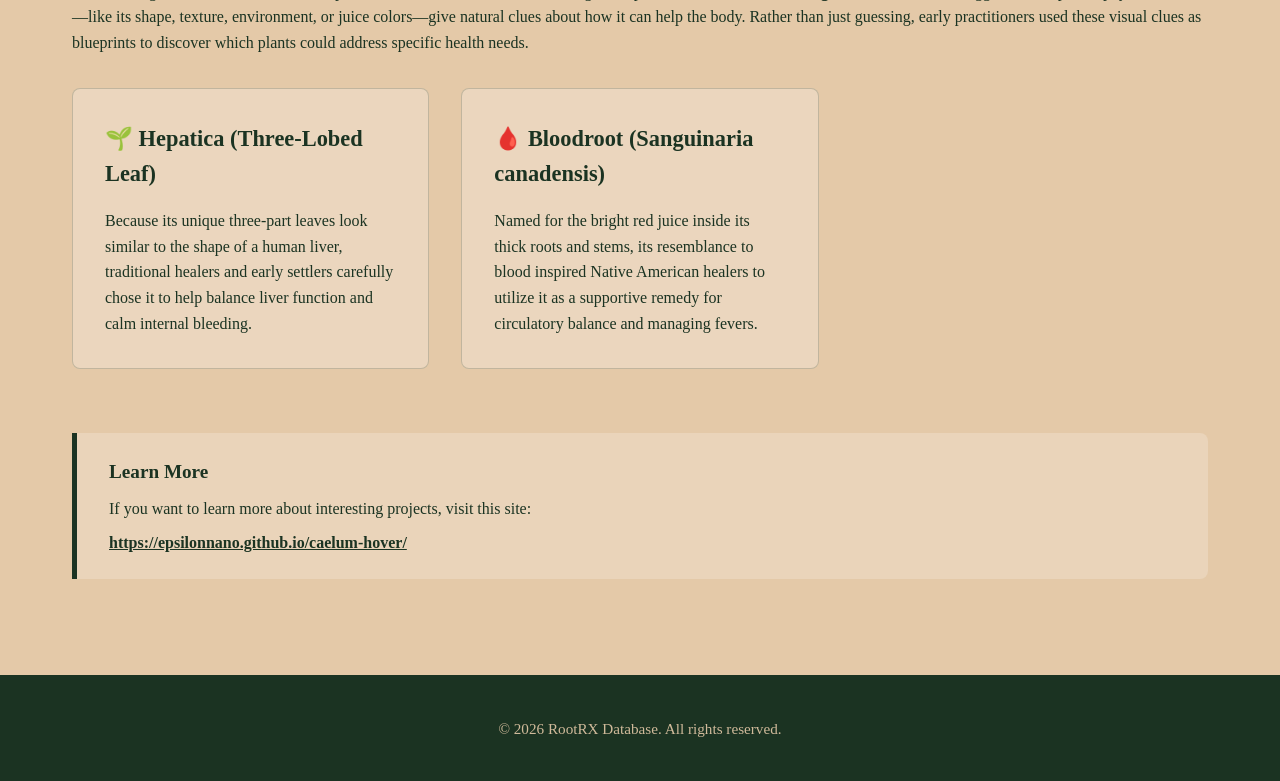
==== commit bd2a126e: "Update index.html iou" ====
--- a/index.html
+++ b/index.html
@@ -26,62 +26,48 @@
             
             <section class="hero">
                 <h1>RootRX</h1>
-                <br>
-                <p>
+                <p style="margin-top: 1rem;">
                     Welcome to RootRX! This platform is a space to explore how traditional Indigenous plant knowledge connects beautifully with modern medicine, showing how natural remedies and drugstore treatments share the same helpful properties.
                 </p>
-                <br>
-                <div>
+                <div style="margin-top: 1.5rem;">
                     <a href="compendium.html" class="flip-btn">Launch Plant Explorer</a>
                 </div>
             </section>
 
-            <br><br>
-
-            <section id="medical-disclaimer" class="info-callout">
+            <section id="medical-disclaimer" class="info-callout" style="margin: 2.5rem 0;">
                 <h4>&#9888; Medical Disclaimer</h4>
-                <br>
-                <p>
+                <p style="margin-top: 0.5rem;">
                     The information on RootRX is meant for educational and historical learning only. It is not professional medical advice. Please remember that wild plants contain powerful natural properties that can be unsafe or harmful if handled or used incorrectly. Always talk to a doctor or qualified healthcare professional before trying any herbal or medicinal routines.
                 </p>
             </section>
 
-            <br><br>
-
-            <section id="critical-question-showcase" class="info-callout">
+            <section id="critical-question-showcase" class="info-callout" style="margin: 2.5rem 0;">
                 <h4>Core Critical Question</h4>
-                <br>
                 <blockquote style="font-size: 1.3rem; font-style: italic; border-left: 3px solid var(--accent-dark-green); margin: 1rem 0; padding-left: 1rem;">
                     "How does the journey from natural plants to modern drugstore medicine show us the incredible precision of traditional Indigenous knowledge?"
                 </blockquote>
-                <br>
-                <p>
+                <p style="margin-top: 0.5rem;">
                     By looking closely at how plants interact with our bodies, this interactive space helps show that traditional remedies are built on an advanced, deliberate, and highly accurate understanding of nature.
                 </p>
             </section>
 
-            <br><br>
-
-            <section id="historical-timeline">
+            <section id="historical-timeline" style="margin-top: 3.5rem;">
                 <h2 class="section-title">Historical Lifeways & Ethnobotanical Timeline</h2>
-                <br>
                 
-                <div style="position: relative; padding-left: 2rem; border-left: 3px solid var(--accent-dark-green); margin-left: 1rem;">
+                <div style="position: relative; padding-left: 2rem; border-left: 3px solid var(--accent-dark-green); margin-left: 1rem; margin-top: 1.5rem;">
                     
-                    <div style="margin-bottom: 3rem; position: relative;">
+                    <div style="margin-bottom: 2.5rem; position: relative;">
                         <div style="position: absolute; left: -2.45rem; top: 0.2rem; background: var(--accent-dark-green); width: 12px; height: 12px; border-radius: 50%;"></div>
                         <h4>10,000 – 30,000 Years Ago | Ancient Migrations & Lifeways</h4>
-                        <br>
-                        <p>
+                        <p style="margin-top: 0.5rem;">
                             After traveling across the ancient land bridge connecting Asia to North America, Indigenous groups developed unique plant-based care systems across Canada. Early records show that these communities lived incredibly healthy lives, with very few instances of bone or joint issues. Thanks to an active lifestyle, clean environment, and natural care practices, many individuals lived exceptionally long lives.
                         </p>
                     </div>
 
-                    <div style="margin-bottom: 3rem; position: relative;">
+                    <div style="margin-bottom: 2.5rem; position: relative;">
                         <div style="position: absolute; left: -2.45rem; top: 0.2rem; background: var(--accent-dark-green); width: 12px; height: 12px; border-radius: 50%;"></div>
                         <h4>Pre-Contact Era | Holistic & Systemic Protocols</h4>
-                        <br>
-                        <p>
+                        <p style="margin-top: 0.5rem;">
                             Traditional healing treated the mind, spirit, and body as connected pieces of overall health. Healers used healthy routines like fasting, cleansing vapor baths, and natural tonics to help restore physical balance. Long before modern sanitation frameworks were officially organized in Europe, Indigenous communities were already successfully tracking health patterns and keeping individuals with contagious illnesses safe and separate from others.
                         </p>
                     </div>
@@ -89,8 +75,7 @@
                     <div style="margin-bottom: 0; position: relative;">
                         <div style="position: absolute; left: -2.45rem; top: 0.2rem; background: var(--accent-dark-green); width: 12px; height: 12px; border-radius: 50%;"></div>
                         <h4>Post-Contact to Modern Era | The Bioprospecting Convergence</h4>
-                        <br>
-                        <p>
+                        <p style="margin-top: 0.5rem;">
                             Over the last 500 years, early European settlers relied heavily on Indigenous plant expertise to survive, creating a shared history between traditional knowledge and native plants. Healers adapted their approaches—using plants like Devil's Club—to help combat newly introduced illnesses like smallpox and tuberculosis. This incredible understanding of plants directly laid the groundwork for modern medicine, leading to important breakthroughs like today's pain-relief treatments.
                         </p>
                     </div>
@@ -98,44 +83,34 @@
                 </div>
             </section>
 
-            <br><br>
-
-            <section id="doctrine-of-signatures">
+            <section id="doctrine-of-signatures" style="margin-top: 3.5rem;">
                 <h2 class="section-title">The Doctrine of Signatures</h2>
-                <br>
-                <p>
+                <p style="margin-bottom: 2rem;">
                     A fascinating idea in both historical European folk medicine and traditional Indigenous practice is the <strong>Doctrine of Signatures</strong>. This belief suggests that a plant's physical traits—like its shape, texture, environment, or juice colors—give natural clues about how it can help the body. Rather than just guessing, early practitioners used these visual clues as blueprints to discover which plants could address specific health needs.
                 </p>
-                <br><br>
                 
                 <div class="concepts-grid">
                     <div class="concept-card">
                         <h3>🌱 Hepatica (Three-Lobed Leaf)</h3>
-                        <br>
-                        <p>
+                        <p style="margin-top: 0.5rem;">
                             Because its unique three-part leaves look similar to the shape of a human liver, traditional healers and early settlers carefully chose it to help balance liver function and calm internal bleeding.
                         </p>
                     </div>
                     
                     <div class="concept-card">
                         <h3>🩸 Bloodroot (Sanguinaria canadensis)</h3>
-                        <br>
-                        <p>
+                        <p style="margin-top: 0.5rem;">
                             Named for the bright red juice inside its thick roots and stems, its resemblance to blood inspired Native American healers to utilize it as a supportive remedy for circulatory balance and managing fevers.
                         </p>
                     </div>
                 </div>
 
-                <br>
-
-                <div class="info-callout">
+                <div class="info-callout" style="margin-top: 2.5rem;">
                     <h4>Learn More</h4>
-                    <br>
-                    <p>
+                    <p style="margin-top: 0.5rem;">
                         If you want to learn more about interesting projects, visit this site:
                     </p>
-                    <br>
-                    <p>
+                    <p style="margin-top: 0.5rem;">
                         <a href="https://epsilonnano.github.io/caelum-hover/" target="_blank" rel="noopener noreferrer" style="color: inherit; font-weight: bold;">
                             https://epsilonnano.github.io/caelum-hover/
                         </a>
